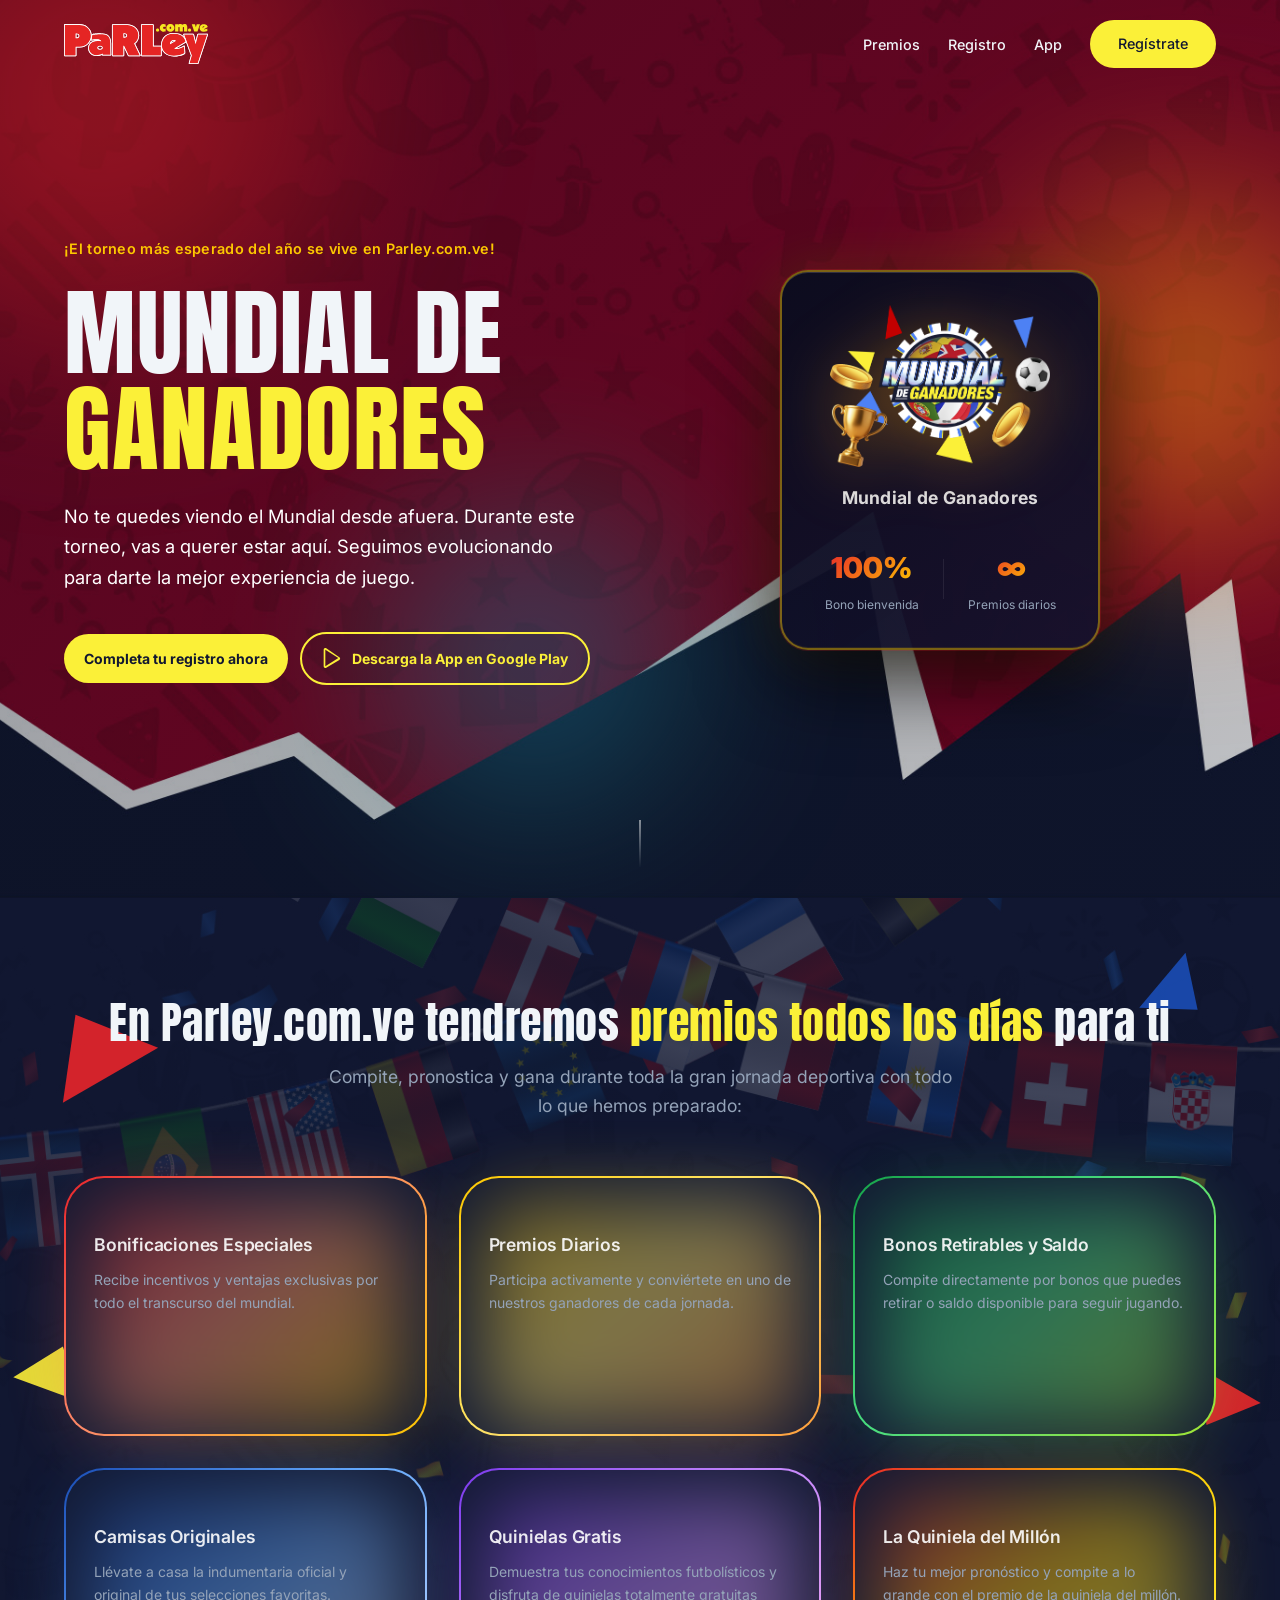
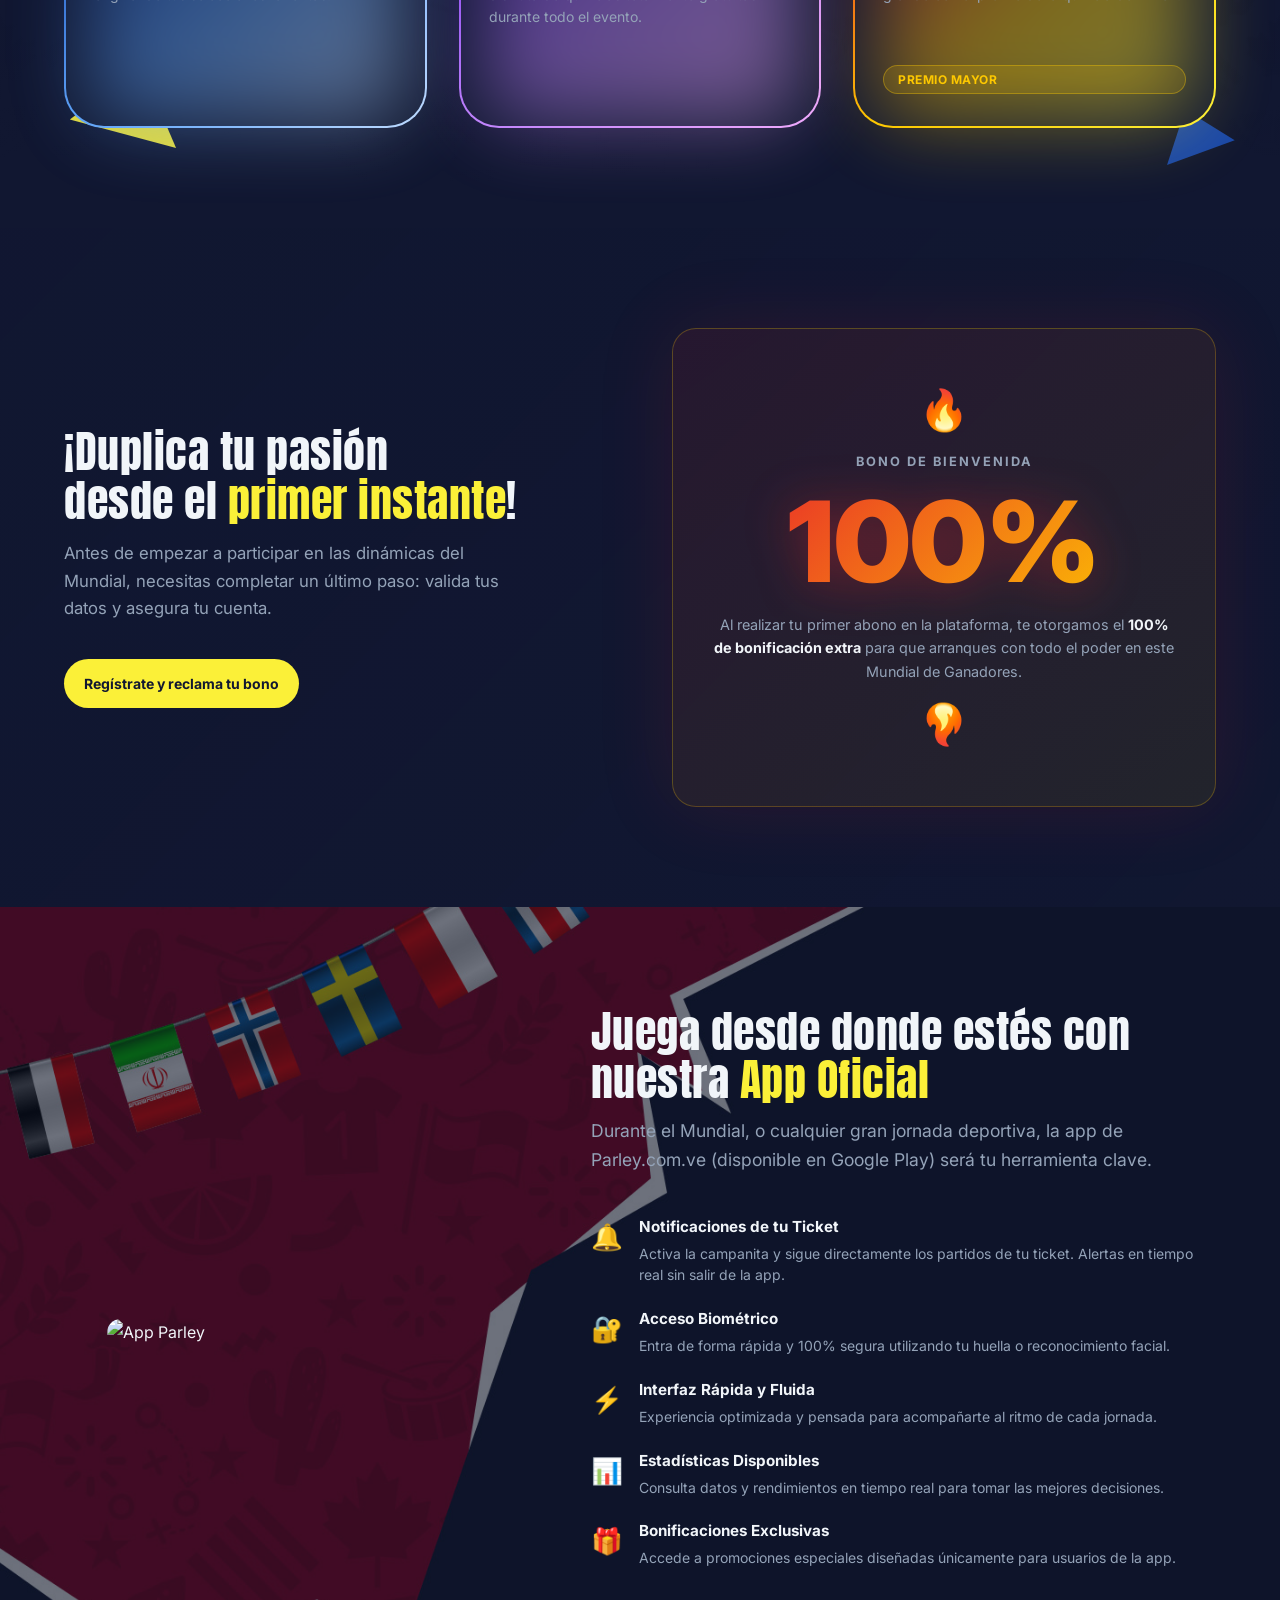
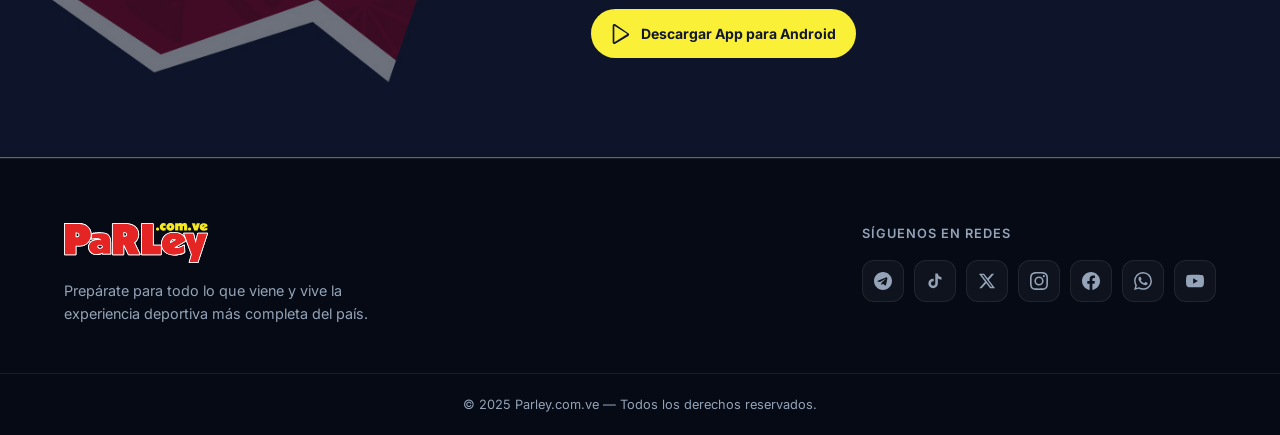
==== screens/home/index.html @ 96389f04 "Publicación inicial del proyecto Mundial de Ganadores Landing page completa con hero, sección de ben" ====
<!DOCTYPE html>
<html lang="es">

<head>
    <meta charset="UTF-8">
    <meta name="viewport" content="width=device-width, initial-scale=1.0">
    <meta name="description"
        content="El torneo más esperado del año se vive en Parley.com.ve. Premios todos los días, bono de bienvenida del 100% y más.">
    <title>Mundial de Ganadores | Parley.com.ve</title>
    <link rel="preconnect" href="https://fonts.googleapis.com">
    <link rel="preconnect" href="https://fonts.gstatic.com" crossorigin>
    <link href="https://fonts.googleapis.com/css2?family=Anton&family=Inter:wght@300;400;600;700;800;900&display=swap"
        rel="stylesheet">
    <link rel="stylesheet" href="./index.css">
</head>

<body>

    <!-- ========== NAV ========== -->
    <header class="header" id="header">
        <nav class="nav container">
            <a href="#hero" class="logo">
                <img src="../../assets/logo/logo parley.svg" alt="Parley.com.ve" class="logo-img">
            </a>
            <ul class="nav-links">
                <li><a href="#beneficios">Premios</a></li>
                <li><a href="#registro">Registro</a></li>
                <li><a href="#app">App</a></li>
                <li><a href="#registro" class="btn btn-primary">Regístrate</a></li>
            </ul>
        </nav>
    </header>

    <!-- ========== HERO ========== -->
    <section class="hero" id="hero">
        <div class="hero-bg-blobs">
            <div class="blob blob-1"></div>
            <div class="blob blob-2"></div>
            <div class="blob blob-3"></div>
        </div>
        <div class="container hero-inner">
            <div class="hero-content">
                <p class="kicker">¡El torneo más esperado del año se vive en Parley.com.ve!</p>
                <h1 class="hero-title">MUNDIAL DE<br><span class="text-gradient">GANADORES</span></h1>
                <p class="hero-subtitle">No te quedes viendo el Mundial desde afuera. Durante este torneo, vas a querer
                    estar aquí. Seguimos evolucionando para darte la mejor experiencia de juego.</p>
                <div class="hero-cta">
                    <a href="#registro" class="btn btn-primary btn-large">Completa tu registro ahora</a>
                    <a href="#app" class="btn btn-secondary-cta btn-large">
                        <svg width="20" height="20" viewBox="0 0 24 24" fill="currentColor">
                            <path
                                d="M3.18 23.76c.28.16.6.24.93.24.35 0 .7-.1 1.01-.29L20.8 14.4c.6-.35.97-.98.97-1.67 0-.7-.37-1.32-.97-1.67L5.12.29C4.48-.09 3.67-.1 3.02.27 2.38.63 2 1.31 2 2.06v19.88c0 .76.38 1.44 1.02 1.82h.16zM4 2.06L19.63 12 4 21.94V2.06z" />
                        </svg>
                        Descarga la App en Google Play
                    </a>
                </div>
            </div>
            <div class="hero-visual">
                <div class="fw-canvas" id="fw-canvas"></div>
                <div class="trophy-card">
                    <div class="trophy-inner">
                        <img src="../../assets/logo/logo mundial de ganadores y elementos.png"
                            alt="Mundial de Ganadores" class="trophy-logo">
                        <p class="trophy-label">Mundial de Ganadores</p>
                        <div class="trophy-stats">
                            <div class="stat">
                                <span class="stat-num">100%</span>
                                <span class="stat-text">Bono bienvenida</span>
                            </div>
                            <div class="stat-divider"></div>
                            <div class="stat">
                                <span class="stat-num">∞</span>
                                <span class="stat-text">Premios diarios</span>
                            </div>
                        </div>
                    </div>
                </div>
            </div>
        </div>
        <div class="scroll-indicator">
            <span></span>
        </div>
    </section>

    <!-- ========== PREMIOS Y BENEFICIOS ========== -->
    <section class="benefits" id="beneficios">
        <!-- Decorative triangles -->
        <span class="tri tri--red-lg tri--top-left"></span>
        <span class="tri tri--blue tri--top-right"></span>
        <span class="tri tri--yellow tri--mid-left"></span>
        <span class="tri tri--red tri--mid-right"></span>
        <span class="tri tri--yellow-lg tri--bottom-left"></span>
        <span class="tri tri--blue tri--bottom-right"></span>
        <div class="container">
            <div class="section-header">
                <h2 class="section-title">En Parley.com.ve tendremos <span class="text-gradient">premios todos los
                        días</span> para ti</h2>
                <p class="section-subtitle">Compite, pronostica y gana durante toda la gran jornada deportiva con todo
                    lo que hemos preparado:</p>
            </div>
            <div class="benefits-grid">
                <div class="benefit-card"
                    style="--card-gradient: linear-gradient(137deg, #e8252b 0%, #ff8c69 45%, #fdc800 100%)">
                    <div class="benefit-icon"><i data-lucide="sparkles"></i></div>
                    <h3>Bonificaciones Especiales</h3>
                    <p>Recibe incentivos y ventajas exclusivas por todo el transcurso del mundial.</p>
                </div>
                <div class="benefit-card"
                    style="--card-gradient: linear-gradient(137deg, #fdc800 0%, #ffe566 45%, #ff9d3c 100%)">
                    <div class="benefit-icon"><i data-lucide="award"></i></div>
                    <h3>Premios Diarios</h3>
                    <p>Participa activamente y conviértete en uno de nuestros ganadores de cada jornada.</p>
                </div>
                <div class="benefit-card"
                    style="--card-gradient: linear-gradient(137deg, #16a34a 0%, #4ade80 45%, #a3e635 100%)">
                    <div class="benefit-icon"><i data-lucide="wallet"></i></div>
                    <h3>Bonos Retirables y Saldo</h3>
                    <p>Compite directamente por bonos que puedes retirar o saldo disponible para seguir jugando.</p>
                </div>
                <div class="benefit-card"
                    style="--card-gradient: linear-gradient(137deg, #1a4db5 0%, #60a5fa 45%, #bfdbfe 100%)">
                    <div class="benefit-icon"><i data-lucide="shirt"></i></div>
                    <h3>Camisas Originales</h3>
                    <p>Llévate a casa la indumentaria oficial y original de tus selecciones favoritas.</p>
                </div>
                <div class="benefit-card"
                    style="--card-gradient: linear-gradient(137deg, #7c3aed 0%, #c084fc 45%, #f0abfc 100%)">
                    <div class="benefit-icon"><i data-lucide="target"></i></div>
                    <h3>Quinielas Gratis</h3>
                    <p>Demuestra tus conocimientos futbolísticos y disfruta de quinielas totalmente gratuitas durante
                        todo el evento.</p>
                </div>
                <div class="benefit-card"
                    style="--card-gradient: linear-gradient(137deg, #e8252b 0%, #fdc800 45%, #fbf038 100%)">
                    <div class="benefit-icon"><i data-lucide="crown"></i></div>
                    <h3>La Quiniela del Millón</h3>
                    <p>Haz tu mejor pronóstico y compite a lo grande con el premio de la quiniela del millón.</p>
                    <span class="badge">Premio mayor</span>
                </div>
            </div>
        </div>
    </section>

    <!-- ========== REGISTRO Y BONO ========== -->
    <section class="registro" id="registro">
        <video class="registro-video-bg" autoplay muted loop playsinline>
            <source src="../../assets/backgrounds/video seccion bono de bienvenida.mp4" type="video/mp4">
        </video>
        <div class="container">
            <div class="registro-grid">
                <div class="registro-content">
                    <h2 class="section-title">¡Duplica tu pasión<br>desde el <span class="text-gradient">primer
                            instante</span>!</h2>
                    <p class="registro-desc">Antes de empezar a participar en las dinámicas del Mundial, necesitas
                        completar un último paso: valida tus datos y asegura tu cuenta.</p>
                    <a href="#" class="btn btn-primary btn-large">Regístrate y reclama tu bono</a>
                </div>
                <div class="bono-card">
                    <div class="bono-fire">🔥</div>
                    <p class="bono-label">BONO DE BIENVENIDA</p>
                    <p class="bono-amount">100%</p>
                    <p class="bono-desc">Al realizar tu primer abono en la plataforma, te otorgamos el <strong>100% de
                            bonificación extra</strong> para que arranques con todo el poder en este Mundial de
                        Ganadores.</p>
                    <div class="bono-fire bono-fire--bottom">🔥</div>
                </div>
            </div>
        </div>
    </section>

    <!-- ========== APP ========== -->
    <section class="app-section" id="app">
        <div class="container">
            <div class="app-grid">
                <div class="app-mockup">
                    <img src="../../assets/elements/para-gif-pagina-web.gif" alt="App Parley" class="app-gif">
                </div>
                <div class="app-content">
                    <h2 class="section-title">Juega desde donde estés con nuestra <span class="text-gradient">App
                            Oficial</span></h2>
                    <p class="section-subtitle">Durante el Mundial, o cualquier gran jornada deportiva, la app de
                        Parley.com.ve (disponible en Google Play) será tu herramienta clave.</p>
                    <ul class="app-features">
                        <li class="app-feature">
                            <span class="feature-icon">🔔</span>
                            <div>
                                <strong>Notificaciones de tu Ticket</strong>
                                <p>Activa la campanita y sigue directamente los partidos de tu ticket. Alertas en tiempo
                                    real sin salir de la app.</p>
                            </div>
                        </li>
                        <li class="app-feature">
                            <span class="feature-icon">🔐</span>
                            <div>
                                <strong>Acceso Biométrico</strong>
                                <p>Entra de forma rápida y 100% segura utilizando tu huella o reconocimiento facial.</p>
                            </div>
                        </li>
                        <li class="app-feature">
                            <span class="feature-icon">⚡</span>
                            <div>
                                <strong>Interfaz Rápida y Fluida</strong>
                                <p>Experiencia optimizada y pensada para acompañarte al ritmo de cada jornada.</p>
                            </div>
                        </li>
                        <li class="app-feature">
                            <span class="feature-icon">📊</span>
                            <div>
                                <strong>Estadísticas Disponibles</strong>
                                <p>Consulta datos y rendimientos en tiempo real para tomar las mejores decisiones.</p>
                            </div>
                        </li>
                        <li class="app-feature">
                            <span class="feature-icon">🎁</span>
                            <div>
                                <strong>Bonificaciones Exclusivas</strong>
                                <p>Accede a promociones especiales diseñadas únicamente para usuarios de la app.</p>
                            </div>
                        </li>
                    </ul>
                    <a href="#" class="btn btn-primary btn-large">
                        <svg width="20" height="20" viewBox="0 0 24 24" fill="currentColor">
                            <path
                                d="M3.18 23.76c.28.16.6.24.93.24.35 0 .7-.1 1.01-.29L20.8 14.4c.6-.35.97-.98.97-1.67 0-.7-.37-1.32-.97-1.67L5.12.29C4.48-.09 3.67-.1 3.02.27 2.38.63 2 1.31 2 2.06v19.88c0 .76.38 1.44 1.02 1.82h.16zM4 2.06L19.63 12 4 21.94V2.06z" />
                        </svg>
                        Descargar App para Android
                    </a>
                </div>
            </div>
        </div>
    </section>

    <!-- ========== FOOTER ========== -->
    <footer class="footer">
        <div class="container footer-inner">
            <div class="footer-brand">
                <img src="../../assets/logo/logo parley.svg" alt="Parley.com.ve" class="footer-logo">
                <p>Prepárate para todo lo que viene y vive la experiencia deportiva más completa del país.</p>
            </div>
            <div class="footer-social">
                <p class="social-label">Síguenos en redes</p>
                <div class="social-links">
                    <a href="https://t.me/parleycomve" class="social-link" aria-label="Telegram">
                        <svg viewBox="0 0 24 24" fill="currentColor">
                            <path
                                d="M12 0C5.373 0 0 5.373 0 12s5.373 12 12 12 12-5.373 12-12S18.627 0 12 0zm5.894 8.221l-1.97 9.28c-.145.658-.537.818-1.084.508l-3-2.21-1.447 1.394c-.16.16-.295.295-.605.295l.213-3.053 5.56-5.023c.242-.213-.054-.333-.373-.12L7.88 13.47l-2.96-.924c-.643-.204-.657-.643.136-.953l11.57-4.461c.537-.194 1.006.131.828.95l.44.139z" />
                        </svg>
                    </a>
                    <a href="https://www.tiktok.com/@lapdevenezuela" class="social-link" aria-label="TikTok">
                        <svg viewBox="0 0 24 24" fill="currentColor">
                            <path
                                d="M19.59 6.69a4.83 4.83 0 01-3.77-4.25V2h-3.45v13.67a2.89 2.89 0 01-2.88 2.5 2.89 2.89 0 01-2.89-2.89 2.89 2.89 0 012.89-2.89c.28 0 .54.04.79.1V9.01a6.28 6.28 0 00-.79-.05 6.34 6.34 0 00-6.34 6.34 6.34 6.34 0 006.34 6.34 6.34 6.34 0 006.33-6.34V8.69a8.18 8.18 0 004.79 1.53V6.78a4.85 4.85 0 01-1.02-.09z" />
                        </svg>
                    </a>
                    <a href="https://x.com/parleyenlinea" class="social-link" aria-label="X / Twitter">
                        <svg viewBox="0 0 24 24" fill="currentColor">
                            <path
                                d="M18.244 2.25h3.308l-7.227 8.26 8.502 11.24H16.17l-5.214-6.817L4.99 21.75H1.68l7.73-8.835L1.254 2.25H8.08l4.713 6.231zm-1.161 17.52h1.833L7.084 4.126H5.117z" />
                        </svg>
                    </a>
                    <a href="https://www.instagram.com/parleydevenezuela/" class="social-link" aria-label="Instagram">
                        <svg viewBox="0 0 24 24" fill="currentColor">
                            <path
                                d="M12 2.163c3.204 0 3.584.012 4.85.07 3.252.148 4.771 1.691 4.919 4.919.058 1.265.069 1.645.069 4.849 0 3.205-.012 3.584-.069 4.849-.149 3.225-1.664 4.771-4.919 4.919-1.266.058-1.644.07-4.85.07-3.204 0-3.584-.012-4.849-.07-3.26-.149-4.771-1.699-4.919-4.92-.058-1.265-.07-1.644-.07-4.849 0-3.204.013-3.583.07-4.849.149-3.227 1.664-4.771 4.919-4.919 1.266-.057 1.645-.069 4.849-.069zm0-2.163c-3.259 0-3.667.014-4.947.072-4.358.2-6.78 2.618-6.98 6.98-.059 1.281-.073 1.689-.073 4.948 0 3.259.014 3.668.072 4.948.2 4.358 2.618 6.78 6.98 6.98 1.281.058 1.689.072 4.948.072 3.259 0 3.668-.014 4.948-.072 4.354-.2 6.782-2.618 6.979-6.98.059-1.28.073-1.689.073-4.948 0-3.259-.014-3.667-.072-4.947-.196-4.354-2.617-6.78-6.979-6.98-1.281-.059-1.69-.073-4.949-.073zm0 5.838a6.162 6.162 0 100 12.324 6.162 6.162 0 000-12.324zM12 16a4 4 0 110-8 4 4 0 010 8zm6.406-11.845a1.44 1.44 0 100 2.881 1.44 1.44 0 000-2.881z" />
                        </svg>
                    </a>
                    <a href="https://www.facebook.com/profile.php?id=61573691831035" class="social-link"
                        aria-label="Facebook">
                        <svg viewBox="0 0 24 24" fill="currentColor">
                            <path
                                d="M24 12.073c0-6.627-5.373-12-12-12s-12 5.373-12 12c0 5.99 4.388 10.954 10.125 11.854v-8.385H7.078v-3.47h3.047V9.43c0-3.007 1.792-4.669 4.533-4.669 1.312 0 2.686.235 2.686.235v2.953H15.83c-1.491 0-1.956.925-1.956 1.874v2.25h3.328l-.532 3.47h-2.796v8.385C19.612 23.027 24 18.062 24 12.073z" />
                        </svg>
                    </a>
                    <a href="https://wa.link/fh23s0" class="social-link" aria-label="WhatsApp">
                        <svg viewBox="0 0 24 24" fill="currentColor">
                            <path
                                d="M17.472 14.382c-.297-.149-1.758-.867-2.03-.967-.273-.099-.471-.148-.67.15-.197.297-.767.966-.94 1.164-.173.199-.347.223-.644.075-.297-.15-1.255-.463-2.39-1.475-.883-.788-1.48-1.761-1.653-2.059-.173-.297-.018-.458.13-.606.134-.133.298-.347.446-.52.149-.174.198-.298.298-.497.099-.198.05-.371-.025-.52-.075-.149-.669-1.612-.916-2.207-.242-.579-.487-.5-.669-.51-.173-.008-.371-.01-.57-.01-.198 0-.52.074-.792.372-.272.297-1.04 1.016-1.04 2.479 0 1.462 1.065 2.875 1.213 3.074.149.198 2.096 3.2 5.077 4.487.709.306 1.262.489 1.694.625.712.227 1.36.195 1.871.118.571-.085 1.758-.719 2.006-1.413.248-.694.248-1.289.173-1.413-.074-.124-.272-.198-.57-.347m-5.421 7.403h-.004a9.87 9.87 0 01-5.031-1.378l-.361-.214-3.741.982.998-3.648-.235-.374a9.86 9.86 0 01-1.51-5.26c.001-5.45 4.436-9.884 9.888-9.884 2.64 0 5.122 1.03 6.988 2.898a9.825 9.825 0 012.893 6.994c-.003 5.45-4.437 9.884-9.885 9.884m8.413-18.297A11.815 11.815 0 0012.05 0C5.495 0 .16 5.335.157 11.892c0 2.096.547 4.142 1.588 5.945L.057 24l6.305-1.654a11.882 11.882 0 005.683 1.448h.005c6.554 0 11.89-5.335 11.893-11.893a11.821 11.821 0 00-3.48-8.413z" />
                        </svg>
                    </a>
                    <a href="https://www.youtube.com/@parleycomve" class="social-link" aria-label="YouTube">
                        <svg viewBox="0 0 24 24" fill="currentColor">
                            <path
                                d="M23.498 6.186a3.016 3.016 0 00-2.122-2.136C19.505 3.545 12 3.545 12 3.545s-7.505 0-9.377.505A3.017 3.017 0 00.502 6.186C0 8.07 0 12 0 12s0 3.93.502 5.814a3.016 3.016 0 002.122 2.136c1.871.505 9.376.505 9.376.505s7.505 0 9.377-.505a3.015 3.015 0 002.122-2.136C24 15.93 24 12 24 12s0-3.93-.502-5.814zM9.545 15.568V8.432L15.818 12l-6.273 3.568z" />
                        </svg>
                    </a>
                </div>
            </div>
        </div>
        <div class="footer-bottom">
            <p>&copy; 2025 Parley.com.ve — Todos los derechos reservados.</p>
        </div>
    </footer>

    <script src="https://unpkg.com/lucide@latest/dist/umd/lucide.min.js"></script>
    <script src="https://cdn.jsdelivr.net/npm/fireworks-js@2.x/dist/index.umd.js"></script>
    <script src="./index.js"></script>
</body>

</html>
---- screens/home/index.css ----
/* ============================================================
   VARIABLES & RESET
   ============================================================ */
:root {
    --bg: #111731;
    --bg-2: #0d1326;
    --text: #f1f5f9;
    --text-muted: #94a3b8;

    /* Logo palette */
    --red: #e8252b;
    --red-hover: #c91e23;
    --red-glow: rgba(232, 37, 43, 0.35);
    --gold: #fdc800;
    --gold-glow: rgba(253, 200, 0, 0.35);
    --blue-globe: #1a4db5;
    --green-globe: #16a34a;

    /* CTA */
    --cta: #fbf038;
    --cta-hover: #f5e800;
    --cta-glow: rgba(251, 240, 56, 0.35);
    --cta-text: #111731;

    /* Aliases usados en componentes */
    --primary: var(--red);
    --primary-hover: var(--red-hover);
    --primary-glow: var(--red-glow);
    --accent: var(--gold);
    --accent-glow: var(--gold-glow);

    --glass-bg: rgba(255, 255, 255, 0.04);
    --glass-border: rgba(255, 255, 255, 0.08);
    --font: 'Inter', sans-serif;
    --font-display: 'Anton', sans-serif;
    --radius: 16px;
    --radius-sm: 10px;
}

*,
*::before,
*::after {
    margin: 0;
    padding: 0;
    box-sizing: border-box;
}

html {
    scroll-behavior: smooth;
}

body {
    font-family: var(--font);
    background-color: var(--bg);
    color: var(--text);
    overflow-x: hidden;
    line-height: 1.65;
}

img {
    max-width: 100%;
    display: block;
}

a {
    text-decoration: none;
}

.container {
    max-width: 1200px;
    margin: 0 auto;
    padding: 0 24px;
}

/* ============================================================
   TYPOGRAPHY HELPERS
   ============================================================ */
.text-gradient {
    background: none;
    -webkit-background-clip: unset;
    background-clip: unset;
    -webkit-text-fill-color: var(--cta);
    color: var(--cta);
}

.text-sport {
    color: var(--red);
    -webkit-text-stroke: 5px #111111;
    paint-order: stroke fill;
    text-shadow:
        5px 5px 0 #000,
        -1px -1px 0 #000,
        0 8px 0 var(--gold),
        0 10px 16px rgba(0, 0, 0, 0.5);
    display: inline-block;
}

.section-title {
    font-family: var(--font-display);
    font-size: clamp(1.8rem, 4vw, 2.75rem);
    font-weight: 400;
    line-height: 1.1;
    letter-spacing: 0.5px;
    margin-bottom: 16px;
}

.section-subtitle {
    font-size: 1.1rem;
    color: var(--text-muted);
    max-width: 640px;
}

.section-header {
    text-align: center;
    margin-bottom: 56px;
}

.section-header .section-subtitle {
    margin: 0 auto;
}

/* ============================================================
   HEADER / NAV
   ============================================================ */
.header {
    position: fixed;
    top: 0;
    left: 0;
    right: 0;
    z-index: 200;
    padding: 20px 0;
    transition: background 0.3s ease, backdrop-filter 0.3s ease, padding 0.3s ease;
}

.header.scrolled {
    background: rgba(17, 23, 49, 0.85);
    backdrop-filter: blur(16px);
    padding: 14px 0;
    border-bottom: 1px solid var(--glass-border);
}

.nav {
    display: flex;
    justify-content: space-between;
    align-items: center;
}

.logo {
    text-decoration: none;
    display: flex;
    align-items: center;
}

.logo-img {
    height: 40px;
    width: auto;
}

.nav-links {
    display: flex;
    list-style: none;
    gap: 28px;
    align-items: center;
}

.nav-links a {
    color: var(--text);
    text-decoration: none;
    font-weight: 500;
    font-size: 0.9rem;
    transition: color 0.25s ease;
}

.nav-links a:hover {
    color: var(--gold);
}

.nav-links .btn-primary {
    color: var(--cta-text);
}

.nav-links .btn-primary:hover {
    color: var(--cta-text);
}

/* ============================================================
   BUTTONS
   ============================================================ */
.btn {
    display: inline-flex;
    align-items: center;
    gap: 10px;
    padding: 12px 28px;
    border-radius: 99px;
    font-family: var(--font);
    font-weight: 700;
    font-size: 0.95rem;
    cursor: pointer;
    border: none;
    transition: transform 0.25s ease, box-shadow 0.25s ease, background 0.25s ease;
    white-space: nowrap;
}

.btn-large {
    padding: 13px 20px;
    font-size: 0.875rem;
    white-space: nowrap;
}

.btn-primary {
    background: var(--cta);
    color: var(--cta-text);
}

.btn-primary:hover {
    background: var(--cta-hover);
    transform: translateY(-3px);
    box-shadow: 0 12px 32px var(--cta-glow);
}

.btn-outline {
    background: transparent;
    color: var(--text);
    border: 1.5px solid var(--glass-border);
    backdrop-filter: blur(8px);
}

.btn-outline:hover {
    background: var(--glass-bg);
    border-color: rgba(255, 255, 255, 0.2);
    transform: translateY(-3px);
}

.btn-secondary-cta {
    background: transparent;
    color: var(--cta);
    border: 2px solid var(--cta);
}

.btn-secondary-cta:hover {
    background: rgba(251, 240, 56, 0.1);
    transform: translateY(-3px);
    box-shadow: 0 12px 32px var(--cta-glow);
}

/* ============================================================
   BLOBS
   ============================================================ */
.blob {
    position: absolute;
    border-radius: 50%;
    filter: blur(90px);
    z-index: 0;
    opacity: 0.5;
    animation: floatBlob 12s infinite ease-in-out alternate;
    pointer-events: none;
}

.blob-1 {
    width: 500px;
    height: 500px;
    background: radial-gradient(circle, var(--red), #7b0e11);
    top: -150px;
    left: -150px;
}

.blob-2 {
    width: 380px;
    height: 380px;
    background: radial-gradient(circle, var(--gold), var(--red));
    top: 20%;
    right: -100px;
    animation-duration: 15s;
    animation-delay: 3s;
}

.blob-3 {
    width: 300px;
    height: 300px;
    background: radial-gradient(circle, var(--blue-globe), var(--green-globe));
    bottom: 10%;
    left: 30%;
    animation-duration: 18s;
    animation-delay: 6s;
}

@keyframes floatBlob {
    0% {
        transform: translateY(0) scale(1);
    }

    100% {
        transform: translateY(-40px) scale(1.08);
    }
}

/* ============================================================
   HERO
   ============================================================ */
.hero {
    position: relative;
    min-height: 100vh;
    display: flex;
    align-items: center;
    padding: 80px 0 60px;
    overflow: visible;
    margin-bottom: -2px;
    background: url('../../assets/backgrounds/para hero fondo 2.jpg') center center / cover no-repeat;
}

.hero::before {
    content: '';
    position: absolute;
    inset: 0;
    background: linear-gradient(135deg, rgba(8, 14, 26, 0.45) 0%, rgba(8, 14, 26, 0.25) 100%);
    z-index: 0;
}

.hero-bg-blobs {
    position: absolute;
    inset: 0;
    z-index: 0;
    overflow: hidden;
}

.hero-inner {
    position: relative;
    z-index: 1;
    display: flex;
    align-items: center;
    justify-content: space-between;
    gap: 48px;
    width: 100%;
}

.hero-content {
    flex: 1;
    max-width: 620px;
    animation: slideUp 0.9s cubic-bezier(0.16, 1, 0.3, 1) both;
}

.kicker {
    display: inline-block;
    font-size: 0.9rem;
    font-weight: 600;
    letter-spacing: 0.3px;
    color: var(--gold);
    background: none;
    border: none;
    padding: 0;
    margin-bottom: 24px;
}

.hero-title {
    font-family: var(--font-display);
    font-size: clamp(3rem, 8vw, 6rem);
    font-weight: 400;
    line-height: 1.0;
    letter-spacing: 1px;
    margin-bottom: 24px;
}

.hero-subtitle {
    font-size: 1.15rem;
    color: #ffffff;
    margin-bottom: 40px;
    max-width: 520px;
}

.hero-cta {
    display: flex;
    flex-direction: row;
    flex-wrap: nowrap;
    gap: 12px;
    align-items: center;
}

.hero-visual {
    flex: 1;
    display: flex;
    justify-content: center;
    align-items: center;
    animation: fadeIn 1.2s ease both;
    animation-delay: 0.3s;
    position: relative;
}

/* Fireworks canvas */
.fw-canvas {
    position: absolute;
    inset: -200px;
    z-index: 0;
    pointer-events: none;
    overflow: visible;
}

.trophy-card {
    position: relative;
    z-index: 1;
    width: 320px;
    height: 380px;
    background: linear-gradient(145deg, rgba(10, 12, 30, 0.97), rgba(20, 18, 45, 0.95));
    backdrop-filter: blur(32px);
    border: 2px solid rgba(253, 200, 0, 0.45);
    border-radius: 28px;
    display: flex;
    align-items: center;
    justify-content: center;
    box-shadow:
        0 0 0 1px rgba(232, 37, 43, 0.2),
        0 32px 80px rgba(0, 0, 0, 0.7),
        0 0 60px rgba(253, 200, 0, 0.15),
        inset 0 1px 0 rgba(255, 255, 255, 0.15),
        inset 0 -1px 0 rgba(253, 200, 0, 0.1);
    transition: transform 0.5s ease, box-shadow 0.5s ease;
}

.trophy-card:hover {
    transform: translateY(-12px) rotate(1deg);
    box-shadow:
        0 0 0 1px rgba(232, 37, 43, 0.3),
        0 40px 100px rgba(0, 0, 0, 0.8),
        0 0 80px rgba(253, 200, 0, 0.25),
        inset 0 1px 0 rgba(255, 255, 255, 0.2),
        inset 0 -1px 0 rgba(253, 200, 0, 0.15);
}

.trophy-inner {
    text-align: center;
    padding: 32px;
}

.trophy-logo {
    width: 100%;
    max-width: 220px;
    margin: 0 auto 16px;
    object-fit: contain;
    filter: drop-shadow(0 8px 32px rgba(245, 158, 11, 0.4));
}

.trophy-label {
    font-weight: 700;
    font-size: 1.1rem;
    margin-bottom: 32px;
    color: rgba(255, 255, 255, 0.85);
    letter-spacing: 0.3px;
}

.trophy-stats {
    display: flex;
    gap: 24px;
    align-items: center;
}

.stat {
    display: flex;
    flex-direction: column;
    align-items: center;
}

.stat-num {
    font-size: 1.8rem;
    font-weight: 900;
    background: linear-gradient(135deg, var(--red), var(--gold));
    -webkit-background-clip: text;
    -webkit-text-fill-color: transparent;
    background-clip: text;
}

.stat-text {
    font-size: 0.75rem;
    color: var(--text-muted);
    text-align: center;
    margin-top: 4px;
}

.stat-divider {
    width: 1px;
    height: 40px;
    background: var(--glass-border);
}

.scroll-indicator {
    position: absolute;
    bottom: 32px;
    left: 50%;
    transform: translateX(-50%);
    z-index: 1;
}

.scroll-indicator span {
    display: block;
    width: 2px;
    height: 48px;
    background: linear-gradient(to bottom, rgba(255, 255, 255, 0.5), transparent);
    margin: 0 auto;
    animation: scrollPulse 2s infinite;
}

@keyframes scrollPulse {

    0%,
    100% {
        opacity: 0.3;
        transform: scaleY(1);
    }

    50% {
        opacity: 1;
        transform: scaleY(1.2);
    }
}

/* ============================================================
   BENEFITS
   ============================================================ */
.benefits {
    padding: 100px 0;
    position: relative;
    background: url('../../assets/backgrounds/background para seccion de premios.jpg') center center / cover no-repeat;
}

.benefits::before {
    content: '';
    position: absolute;
    inset: 0;
    background: linear-gradient(135deg, rgba(17, 23, 49, 0.88) 0%, rgba(17, 23, 49, 0.75) 100%);
    z-index: 0;
}

.benefits .container {
    position: relative;
    z-index: 1;
}

.benefits-grid {
    display: grid;
    grid-template-columns: repeat(3, 1fr);
    gap: 32px;
}

/* ---- Decorative triangles ---- */
.tri {
    position: absolute;
    display: block;
    width: 0;
    height: 0;
    z-index: 0;
    pointer-events: none;
    opacity: 0.9;
}

/* Sizes */
.tri--red-lg,
.tri--yellow-lg {
    border-left: 55px solid transparent;
    border-right: 55px solid transparent;
}

.tri--red-lg {
    border-bottom: 70px solid var(--red);
}

.tri--yellow-lg {
    border-bottom: 70px solid var(--cta);
}

.tri--red,
.tri--yellow,
.tri--blue {
    border-left: 36px solid transparent;
    border-right: 36px solid transparent;
}

.tri--red {
    border-bottom: 46px solid var(--red);
}

.tri--yellow {
    border-bottom: 46px solid var(--cta);
}

.tri--blue {
    border-bottom: 46px solid var(--blue-globe);
}

/* Positions */
.tri--top-left {
    top: 12%;
    left: 3%;
    transform: rotate(-30deg);
}

.tri--top-right {
    top: 8%;
    right: 5%;
    transform: rotate(130deg);
}

.tri--mid-left {
    top: 48%;
    left: 1.5%;
    transform: rotate(20deg);
}

.tri--mid-right {
    top: 52%;
    right: 2%;
    transform: rotate(-150deg);
}

.tri--bottom-left {
    bottom: 10%;
    left: 6%;
    transform: rotate(15deg);
}

.tri--bottom-right {
    bottom: 8%;
    right: 4%;
    transform: rotate(-20deg);
}

.tri--inner-tl {
    top: 30%;
    left: 14%;
    transform: rotate(60deg);
}

.tri--inner-br {
    bottom: 20%;
    right: 14%;
    transform: rotate(-120deg);
}

/* ---- Glow + gradient-border card ---- */
.benefit-card {
    position: relative;
    border-radius: 40px;
    border: 2px solid transparent;
    background:
        linear-gradient(#131a33, #131a33) padding-box,
        var(--card-gradient) border-box;
    padding: 32px 28px;
    display: flex;
    flex-direction: column;
    justify-content: space-between;
    min-height: 260px;
    z-index: 1;
    transition: transform 0.35s ease;
}

/* Glow layer behind the card */
.benefit-card::before {
    content: '';
    position: absolute;
    inset: 0;
    border-radius: 40px;
    background: var(--card-gradient);
    filter: blur(45px);
    opacity: 0.45;
    z-index: -1;
    transform: translateY(10px) scale(0.88);
    transition: opacity 0.35s ease, transform 0.35s ease;
    pointer-events: none;
}

.benefit-card:hover {
    transform: translateY(-8px);
}

.benefit-card:hover::before {
    opacity: 0.65;
    transform: translateY(14px) scale(0.92);
}

.benefit-icon {
    display: flex;
    align-items: center;
    justify-content: flex-start;
    margin-bottom: 20px;
    color: rgba(255, 255, 255, 0.9);
}

.benefit-icon svg {
    width: 32px;
    height: 32px;
    stroke-width: 2.5;
}

.benefit-card h3 {
    font-size: 1.1rem;
    font-weight: 600;
    margin-bottom: 10px;
    color: rgba(255, 255, 255, 0.9);
    letter-spacing: -0.2px;
}

.benefit-card p {
    font-size: 0.875rem;
    color: var(--text-muted);
    line-height: 1.6;
    flex: 1;
}

.badge {
    display: inline-block;
    margin-top: 14px;
    padding: 4px 14px;
    border-radius: 99px;
    font-size: 0.75rem;
    font-weight: 700;
    text-transform: uppercase;
    letter-spacing: 0.5px;
    background: rgba(253, 200, 0, 0.15);
    color: var(--gold);
    border: 1px solid rgba(253, 200, 0, 0.35);
}

/* ============================================================
   REGISTRO
   ============================================================ */
.registro {
    padding: 100px 0;
    position: relative;
    overflow: hidden;
}

.registro-video-bg {
    position: absolute;
    inset: 0;
    width: 100%;
    height: 100%;
    object-fit: cover;
    z-index: 0;
    pointer-events: none;
}

.registro::before {
    content: '';
    position: absolute;
    inset: 0;
    background: linear-gradient(135deg, rgba(17, 23, 49, 0.92) 0%, rgba(17, 23, 49, 0.82) 100%);
    z-index: 1;
}

.registro .container {
    position: relative;
    z-index: 2;
}

.registro-grid {
    position: relative;
    display: grid;
    grid-template-columns: 1fr 1fr;
    gap: 64px;
    align-items: center;
}

.registro-desc {
    color: var(--text-muted);
    font-size: 1.05rem;
    margin-bottom: 36px;
    max-width: 460px;
}

.bono-card {
    background: linear-gradient(145deg, rgba(232, 37, 43, 0.1), rgba(253, 200, 0, 0.08));
    border: 1px solid rgba(253, 200, 0, 0.25);
    border-radius: 24px;
    padding: 48px 40px;
    text-align: center;
    position: relative;
    overflow: hidden;
    box-shadow: 0 0 80px rgba(232, 37, 43, 0.12);
}

.bono-fire {
    font-size: 2.5rem;
    display: block;
    margin-bottom: 8px;
}

.bono-fire--bottom {
    margin-bottom: 0;
    margin-top: 8px;
    transform: rotate(180deg);
    display: inline-block;
}

.bono-label {
    font-size: 0.8rem;
    font-weight: 700;
    letter-spacing: 2px;
    color: var(--text-muted);
    text-transform: uppercase;
    margin-bottom: 12px;
}

.bono-amount {
    font-size: 7rem;
    font-weight: 900;
    line-height: 1;
    background: linear-gradient(135deg, var(--red), var(--gold));
    -webkit-background-clip: text;
    -webkit-text-fill-color: transparent;
    background-clip: text;
    margin-bottom: 16px;
    filter: drop-shadow(0 4px 24px rgba(232, 37, 43, 0.4));
}

.bono-desc {
    font-size: 0.9rem;
    color: var(--text-muted);
    line-height: 1.65;
}

.bono-desc strong {
    color: var(--text);
}

/* ============================================================
   APP SECTION
   ============================================================ */
.app-section {
    padding: 100px 0;
    background: url('../../assets/backgrounds/background para seccion de app.jpg') center center / cover no-repeat;
    position: relative;
    overflow: hidden;
}

.app-section::before {
    content: '';
    position: absolute;
    inset: 0;
    background: rgba(13, 19, 38, 0.6);
}

.app-grid {
    position: relative;
    display: grid;
    grid-template-columns: 1fr 1.4fr;
    gap: 80px;
    align-items: center;
}

/* App section mockup / gif */
.app-mockup {
    display: flex;
    justify-content: center;
    align-items: center;
}

.app-gif {
    max-width: 100%;
    width: 360px;
    border-radius: 16px;
}

.phone-frame {
    width: 240px;
    background: #1e293b;
    border-radius: 40px;
    padding: 14px;
    border: 2px solid rgba(255, 255, 255, 0.1);
    box-shadow: 0 40px 100px rgba(0, 0, 0, 0.6), inset 0 1px 0 rgba(255, 255, 255, 0.1);
    animation: floatPhone 4s ease-in-out infinite alternate;
}

@keyframes floatPhone {
    0% {
        transform: translateY(0);
    }

    100% {
        transform: translateY(-16px);
    }
}

.phone-screen {
    background: var(--bg);
    border-radius: 30px;
    overflow: hidden;
    min-height: 420px;
    padding: 20px 16px;
}

.app-screen-inner {
    height: 100%;
}

.app-logo {
    width: 80px;
    margin-bottom: 20px;
}

.app-screen-content {
    display: flex;
    flex-direction: column;
    gap: 10px;
}

.app-bar {
    height: 8px;
    border-radius: 4px;
    background: var(--glass-bg);
    border: 1px solid var(--glass-border);
    width: 100%;
}

.app-bar--short {
    width: 65%;
}

.app-card-sm {
    height: 72px;
    border-radius: 12px;
    background: linear-gradient(135deg, rgba(26, 77, 181, 0.2), rgba(22, 164, 74, 0.1));
    border: 1px solid rgba(26, 77, 181, 0.25);
    margin-top: 4px;
}

.app-card-sm--alt {
    background: linear-gradient(135deg, rgba(232, 37, 43, 0.15), rgba(253, 200, 0, 0.08));
    border-color: rgba(253, 200, 0, 0.2);
}

/* App content */
.app-content .section-title {
    margin-bottom: 12px;
}

.app-content .section-subtitle {
    margin-bottom: 40px;
}

.app-features {
    list-style: none;
    display: flex;
    flex-direction: column;
    gap: 20px;
    margin-bottom: 40px;
}

.app-feature {
    display: flex;
    gap: 16px;
    align-items: flex-start;
}

.feature-icon {
    font-size: 1.6rem;
    flex-shrink: 0;
    margin-top: 2px;
}

.app-feature strong {
    display: block;
    font-size: 0.95rem;
    font-weight: 700;
    margin-bottom: 4px;
}

.app-feature p {
    font-size: 0.875rem;
    color: var(--text-muted);
    line-height: 1.55;
}

/* ============================================================
   FOOTER
   ============================================================ */
.footer {
    background: #050a14;
    border-top: 1px solid var(--glass-border);
    padding: 64px 0 0;
}

.footer-inner {
    display: flex;
    justify-content: space-between;
    align-items: flex-start;
    gap: 48px;
    flex-wrap: wrap;
    padding-bottom: 48px;
}

.footer-brand {
    max-width: 320px;
}

.footer-logo {
    height: 40px;
    width: auto;
    margin-bottom: 16px;
}

.footer-brand p {
    font-size: 0.9rem;
    color: var(--text-muted);
    line-height: 1.6;
}

.social-label {
    font-size: 0.8rem;
    font-weight: 600;
    letter-spacing: 1px;
    text-transform: uppercase;
    color: var(--text-muted);
    margin-bottom: 16px;
}

.social-links {
    display: flex;
    flex-wrap: wrap;
    gap: 10px;
}

.social-link {
    display: flex;
    align-items: center;
    justify-content: center;
    width: 42px;
    height: 42px;
    border-radius: 12px;
    background: var(--glass-bg);
    border: 1px solid var(--glass-border);
    color: var(--text-muted);
    transition: background 0.25s, color 0.25s, border-color 0.25s, transform 0.25s;
}

.social-link svg {
    width: 18px;
    height: 18px;
}

.social-link:hover {
    background: var(--red);
    border-color: var(--red);
    color: #fff;
    transform: translateY(-3px);
}

.footer-bottom {
    border-top: 1px solid var(--glass-border);
    padding: 20px 24px;
    text-align: center;
}

.footer-bottom p {
    font-size: 0.8rem;
    color: var(--text-muted);
}

/* ============================================================
   ANIMATIONS
   ============================================================ */
@keyframes slideUp {
    from {
        opacity: 0;
        transform: translateY(48px);
    }

    to {
        opacity: 1;
        transform: translateY(0);
    }
}

@keyframes fadeIn {
    from {
        opacity: 0;
    }

    to {
        opacity: 1;
    }
}

/* ============================================================
   REVEAL ON SCROLL
   ============================================================ */
.reveal {
    opacity: 0;
    transform: translateY(32px);
    transition: opacity 0.65s ease, transform 0.65s ease;
}

.reveal.visible {
    opacity: 1;
    transform: translateY(0);
}

/* ============================================================
   RESPONSIVE
   ============================================================ */
@media (max-width: 960px) {
    .benefits-grid {
        grid-template-columns: repeat(2, 1fr);
    }

    .registro-grid,
    .app-grid {
        grid-template-columns: 1fr;
        gap: 48px;
    }

    .app-mockup {
        order: -1;
    }
}

@media (max-width: 768px) {
    .hero-inner {
        flex-direction: column;
        text-align: center;
        padding-top: 60px;
    }

    .hero-cta {
        justify-content: center;
        flex-wrap: wrap;
    }

    .hero-subtitle {
        margin-left: auto;
        margin-right: auto;
    }

    .trophy-card {
        width: 280px;
        height: 320px;
    }

    .benefits-grid {
        grid-template-columns: 1fr;
    }

    .bono-amount {
        font-size: 5rem;
    }

    .footer-inner {
        flex-direction: column;
        align-items: center;
        text-align: center;
    }

    .footer-brand {
        max-width: 100%;
    }

    .footer-logo {
        margin: 0 auto 16px;
    }

    .social-links {
        justify-content: center;
    }
}
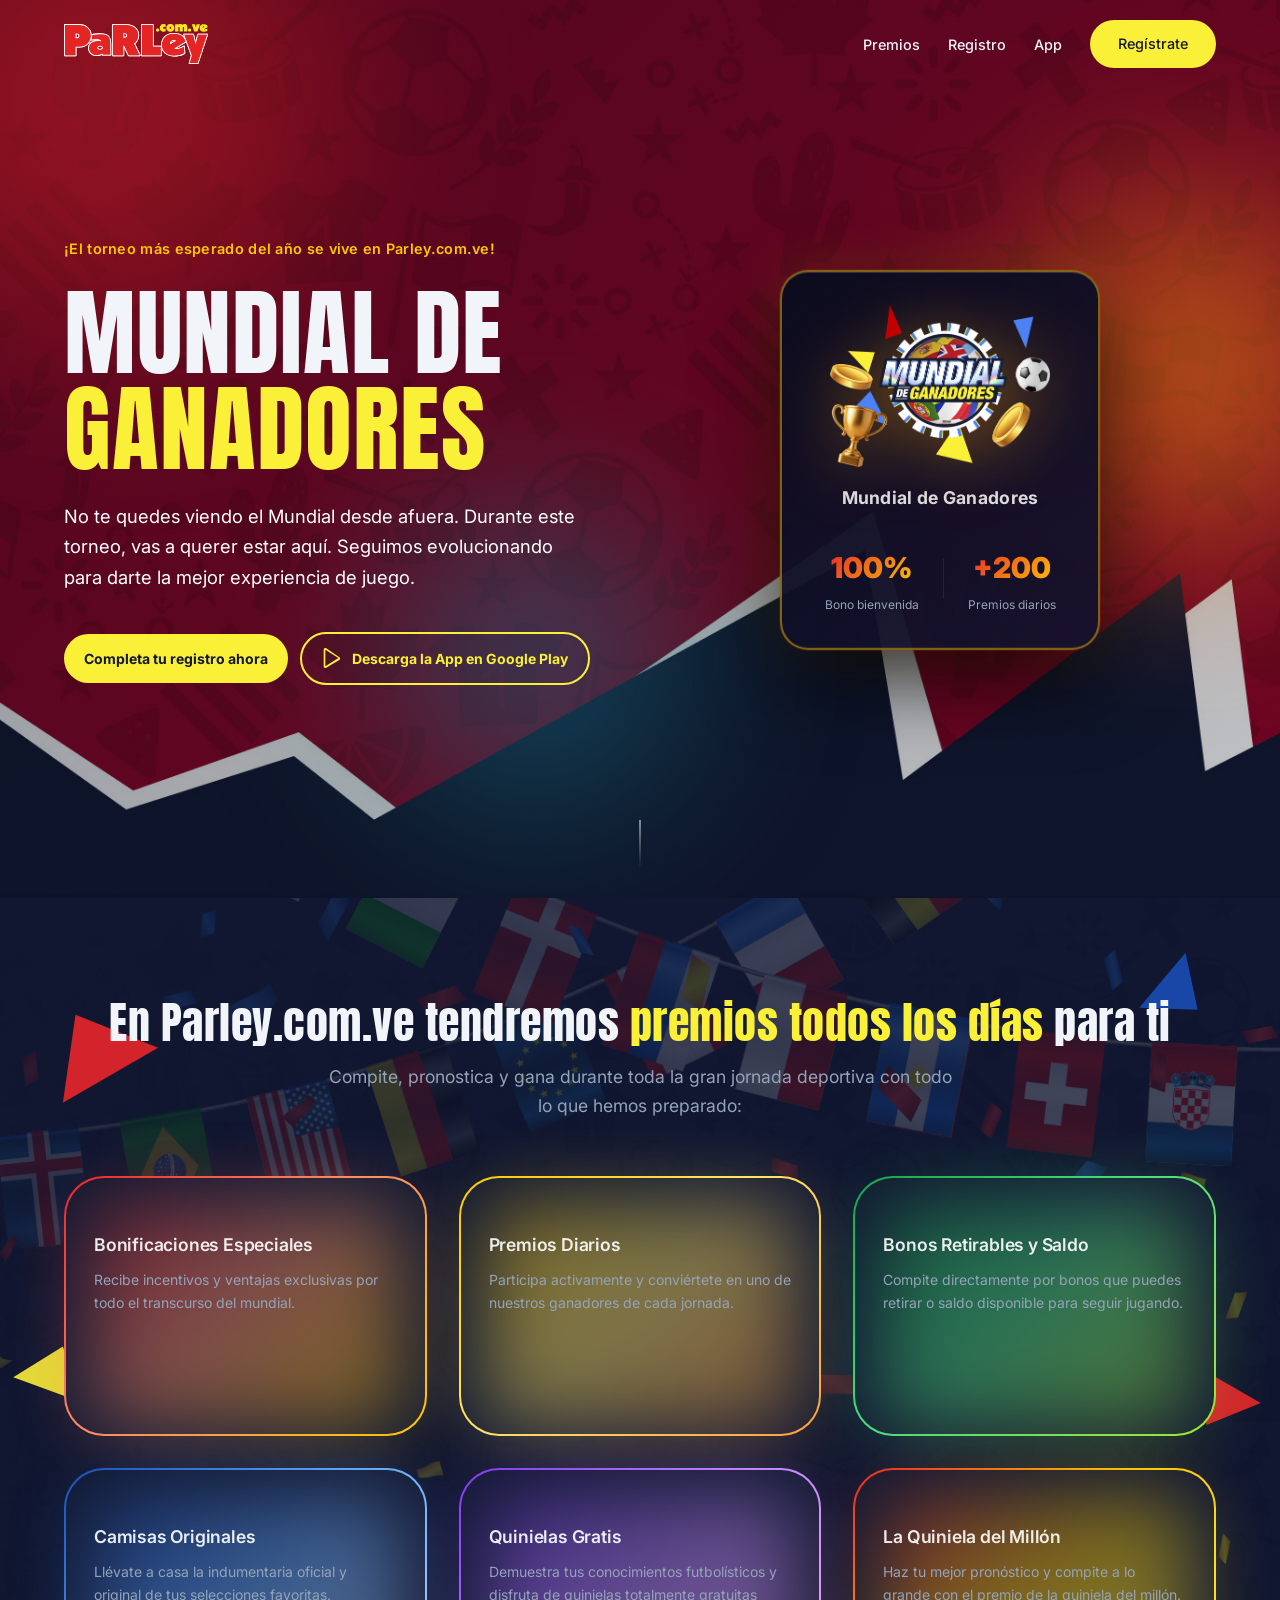
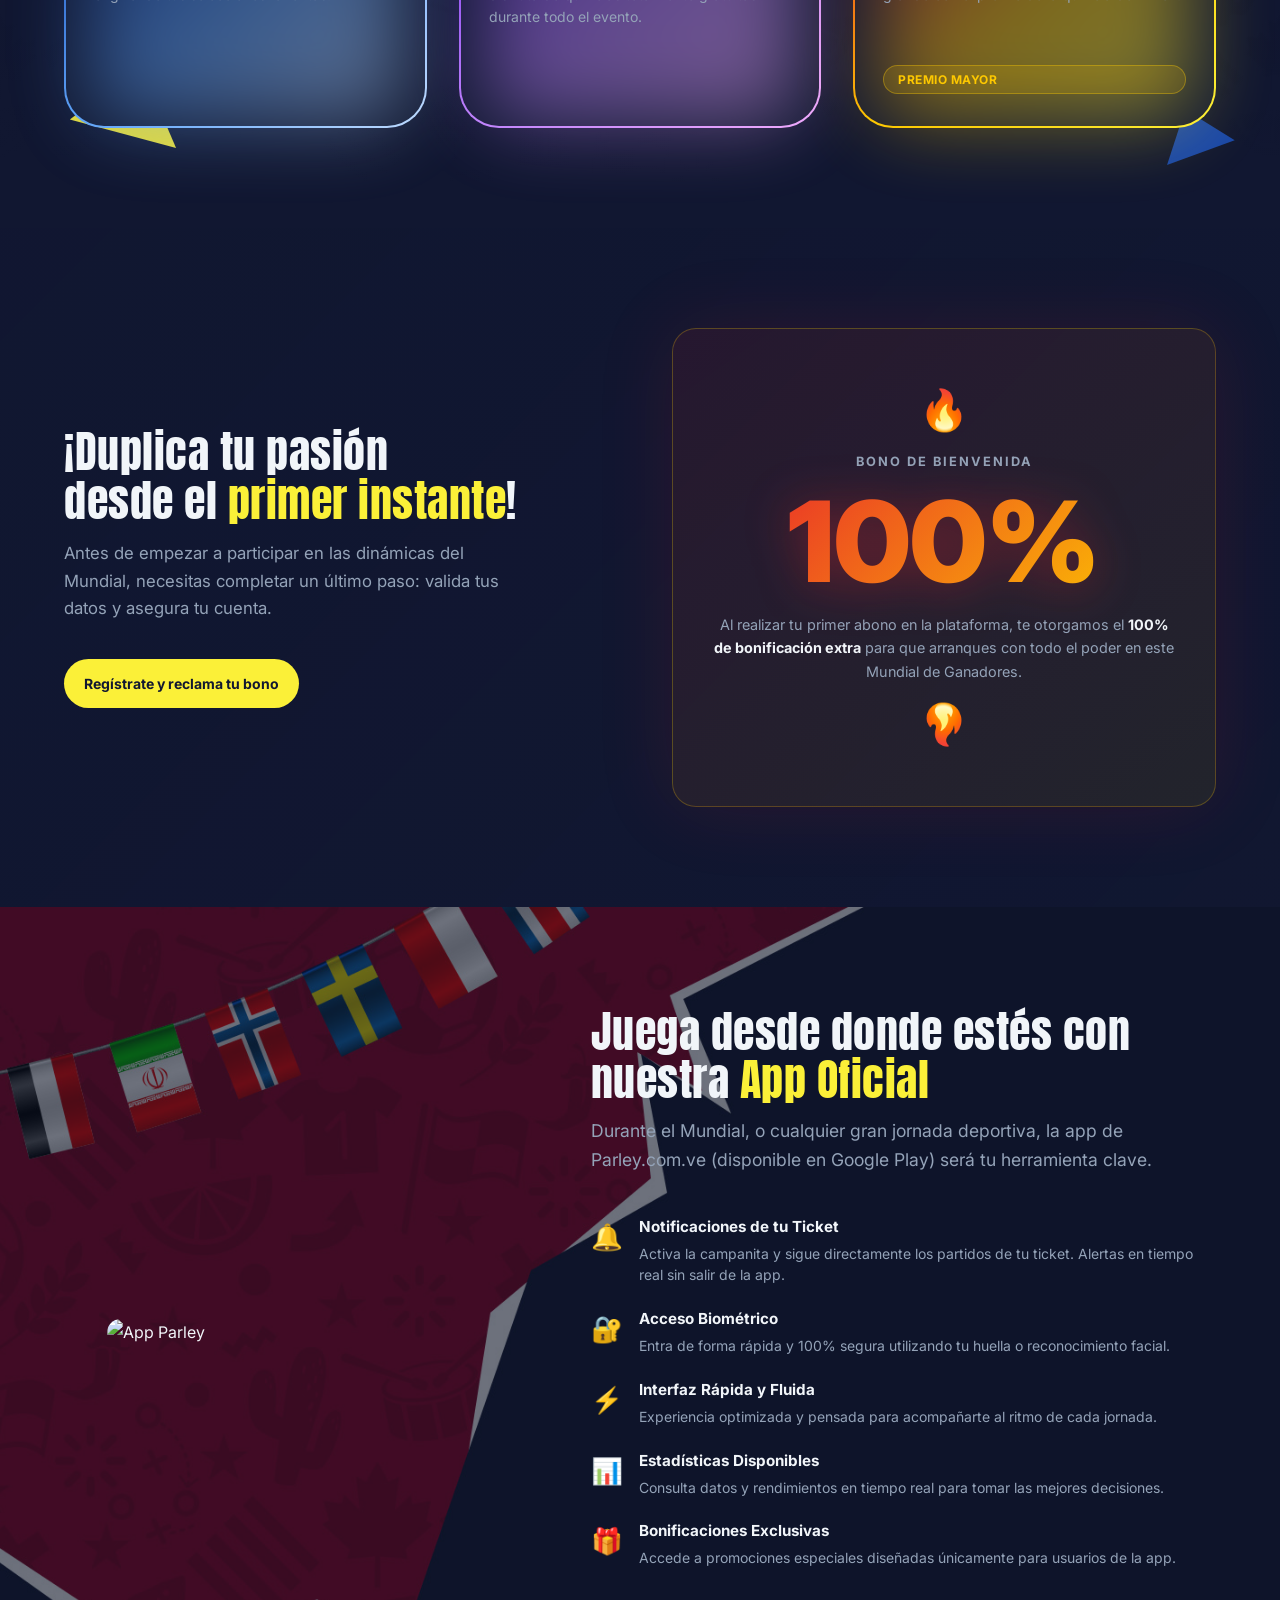
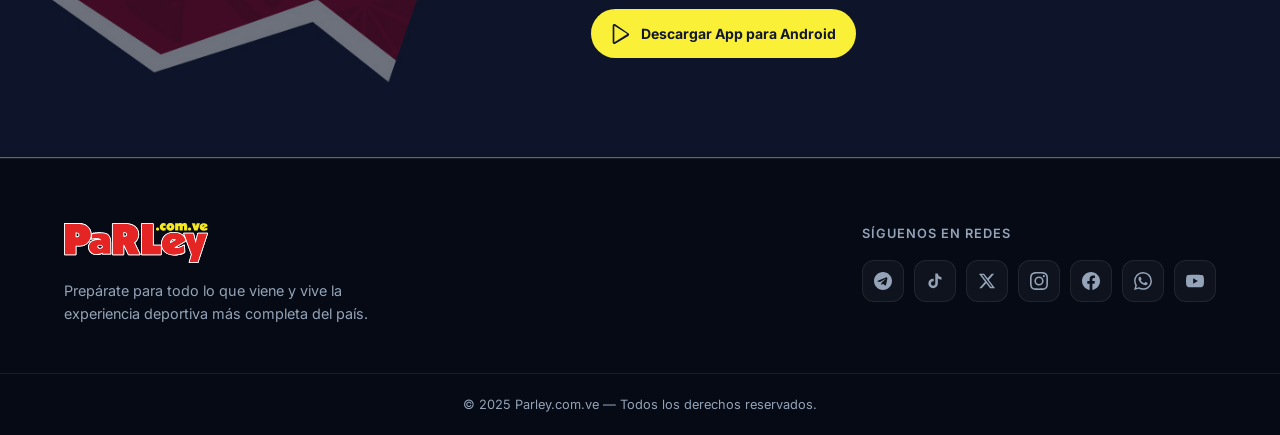
==== commit 47386c55: "feat: implement landing page for Mundial de Ganadores marketing campaign" ====
--- a/screens/home/index.html
+++ b/screens/home/index.html
@@ -26,7 +26,7 @@
                 <li><a href="#beneficios">Premios</a></li>
                 <li><a href="#registro">Registro</a></li>
                 <li><a href="#app">App</a></li>
-                <li><a href="#registro" class="btn btn-primary">Regístrate</a></li>
+                <li><a href="https://parley.la/registro" class="btn btn-primary">Regístrate</a></li>
             </ul>
         </nav>
     </header>
@@ -45,8 +45,10 @@
                 <p class="hero-subtitle">No te quedes viendo el Mundial desde afuera. Durante este torneo, vas a querer
                     estar aquí. Seguimos evolucionando para darte la mejor experiencia de juego.</p>
                 <div class="hero-cta">
-                    <a href="#registro" class="btn btn-primary btn-large">Completa tu registro ahora</a>
-                    <a href="#app" class="btn btn-secondary-cta btn-large">
+                    <a href="https://parley.la/registro" class="btn btn-primary btn-large">Completa tu registro
+                        ahora</a>
+                    <a href="https://play.google.com/store/apps/details?id=com.pcv.ve.parley&hl=es_419"
+                        class="btn btn-secondary-cta btn-large" target="_blank" rel="noopener">
                         <svg width="20" height="20" viewBox="0 0 24 24" fill="currentColor">
                             <path
                                 d="M3.18 23.76c.28.16.6.24.93.24.35 0 .7-.1 1.01-.29L20.8 14.4c.6-.35.97-.98.97-1.67 0-.7-.37-1.32-.97-1.67L5.12.29C4.48-.09 3.67-.1 3.02.27 2.38.63 2 1.31 2 2.06v19.88c0 .76.38 1.44 1.02 1.82h.16zM4 2.06L19.63 12 4 21.94V2.06z" />
@@ -69,7 +71,7 @@
                             </div>
                             <div class="stat-divider"></div>
                             <div class="stat">
-                                <span class="stat-num">∞</span>
+                                <span class="stat-num">+200</span>
                                 <span class="stat-text">Premios diarios</span>
                             </div>
                         </div>
@@ -153,7 +155,8 @@
                             instante</span>!</h2>
                     <p class="registro-desc">Antes de empezar a participar en las dinámicas del Mundial, necesitas
                         completar un último paso: valida tus datos y asegura tu cuenta.</p>
-                    <a href="#" class="btn btn-primary btn-large">Regístrate y reclama tu bono</a>
+                    <a href="https://parley.la/registro" class="btn btn-primary btn-large">Regístrate y reclama tu
+                        bono</a>
                 </div>
                 <div class="bono-card">
                     <div class="bono-fire">🔥</div>
@@ -218,7 +221,8 @@
                             </div>
                         </li>
                     </ul>
-                    <a href="#" class="btn btn-primary btn-large">
+                    <a href="https://play.google.com/store/apps/details?id=com.pcv.ve.parley&hl=es_419"
+                        class="btn btn-primary btn-large" target="_blank" rel="noopener">
                         <svg width="20" height="20" viewBox="0 0 24 24" fill="currentColor">
                             <path
                                 d="M3.18 23.76c.28.16.6.24.93.24.35 0 .7-.1 1.01-.29L20.8 14.4c.6-.35.97-.98.97-1.67 0-.7-.37-1.32-.97-1.67L5.12.29C4.48-.09 3.67-.1 3.02.27 2.38.63 2 1.31 2 2.06v19.88c0 .76.38 1.44 1.02 1.82h.16zM4 2.06L19.63 12 4 21.94V2.06z" />
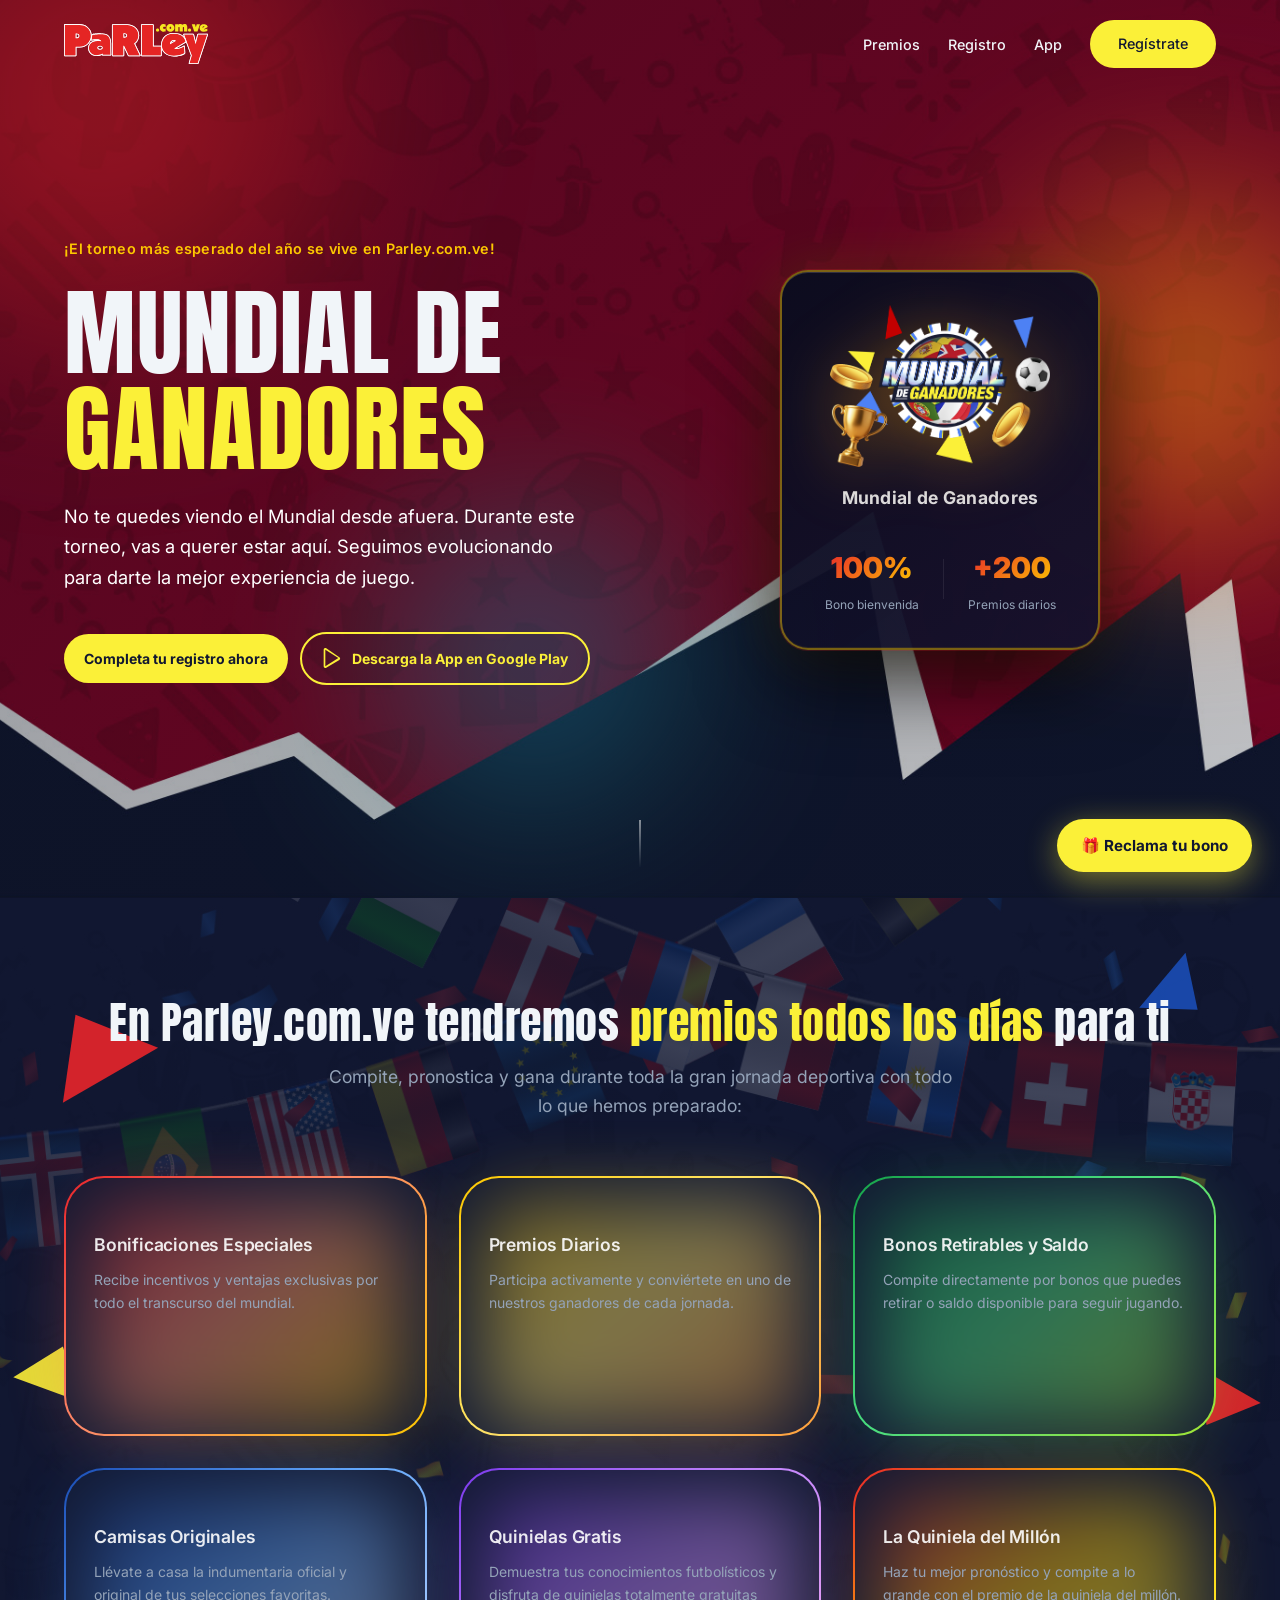
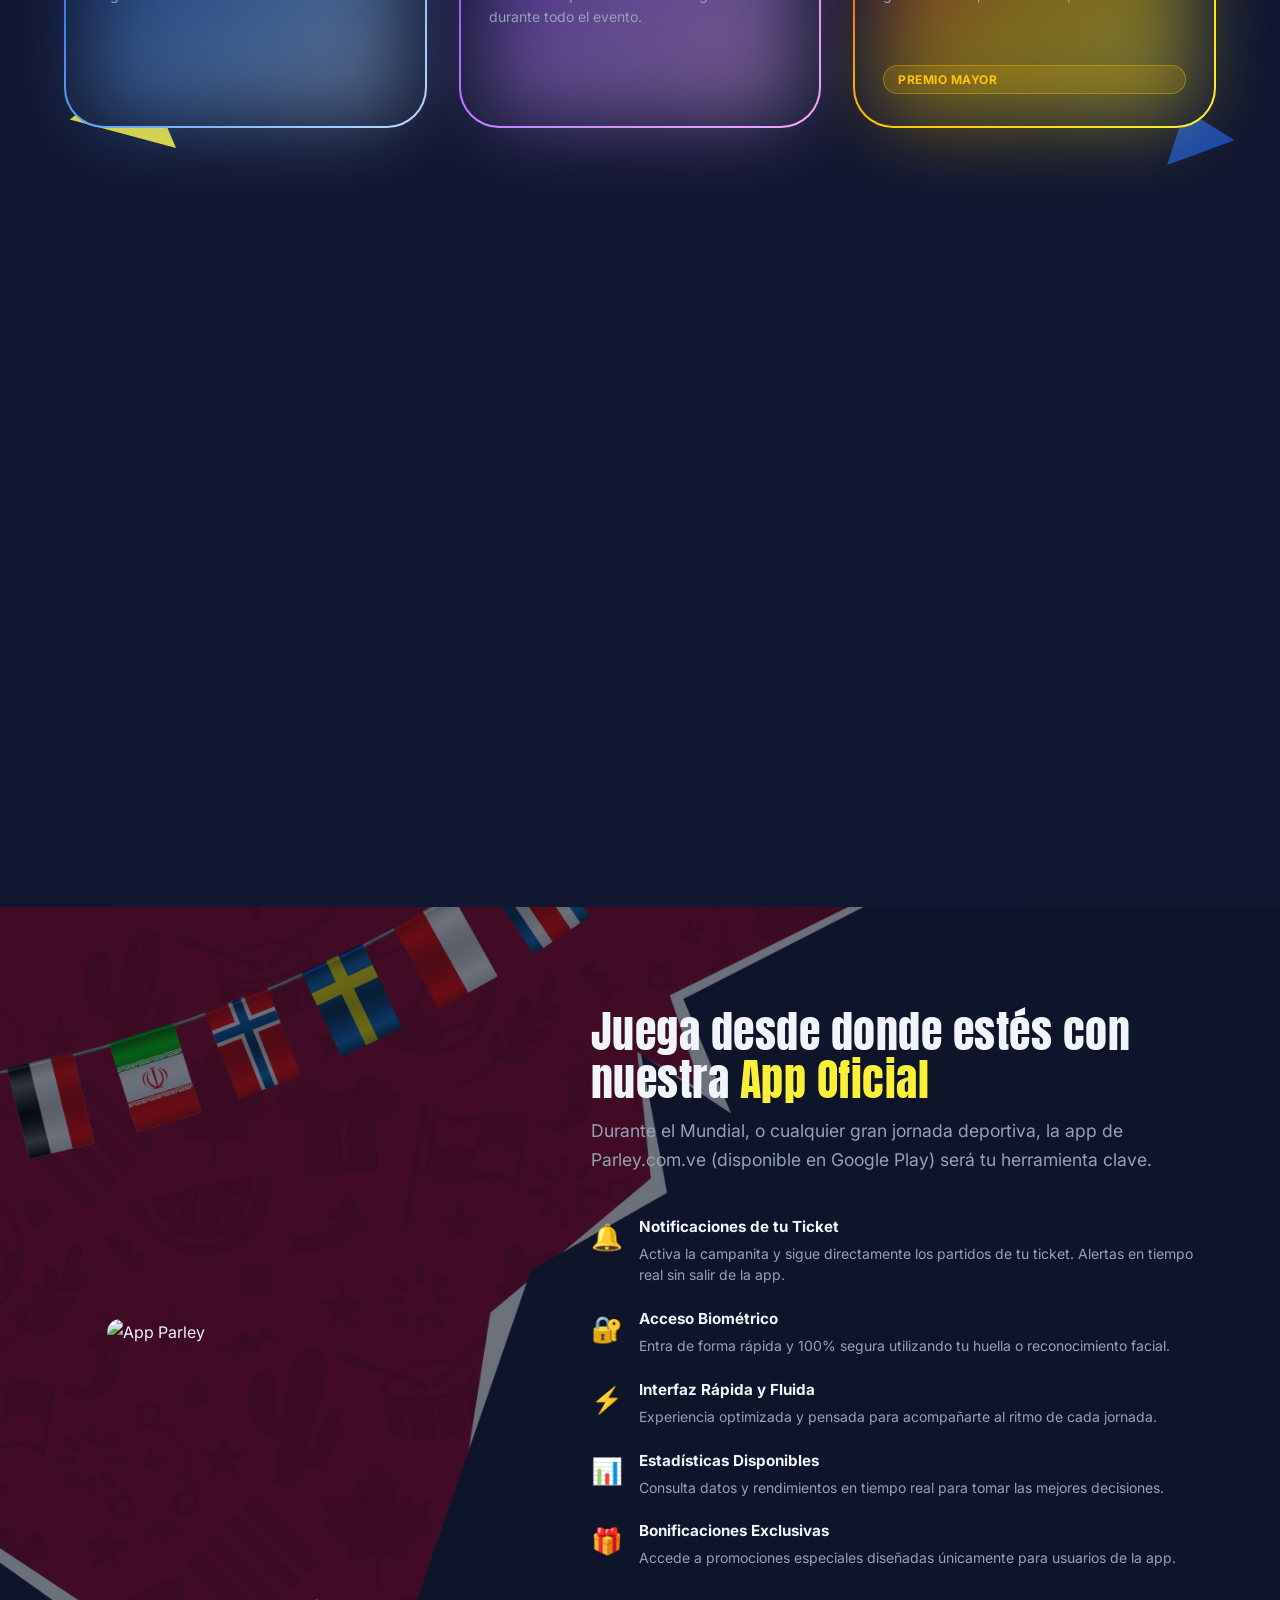
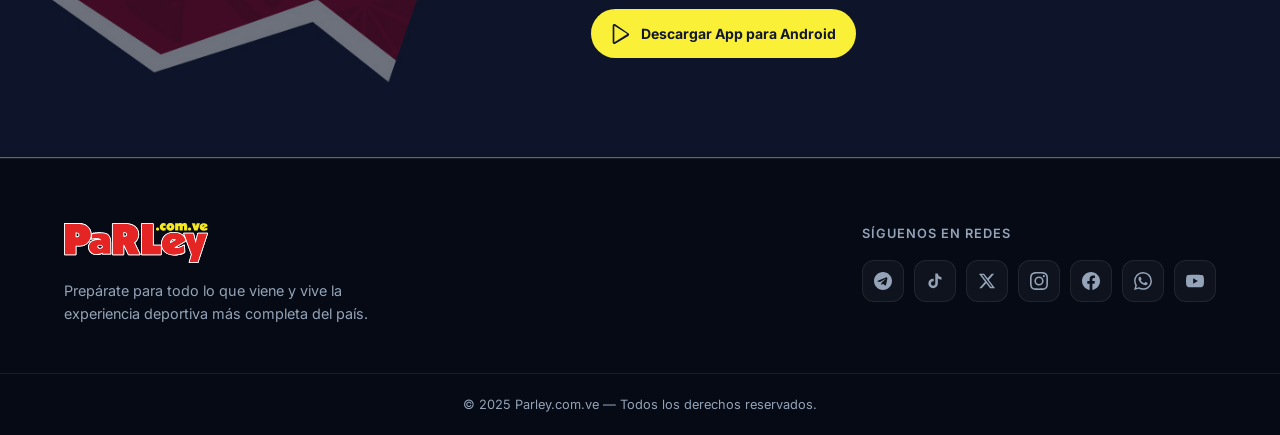
==== commit db99c52d: "feat: initialize homepage structure and styling with hero section and layout components" ====
--- a/screens/home/index.html
+++ b/screens/home/index.html
@@ -295,6 +295,11 @@
         </div>
     </footer>
 
+    <!-- Botón fixed -->
+    <a href="https://parley.la" class="btn-fixed" target="_blank" rel="noopener">
+        🎁 Reclama tu bono
+    </a>
+
     <script src="https://unpkg.com/lucide@latest/dist/umd/lucide.min.js"></script>
     <script src="https://cdn.jsdelivr.net/npm/fireworks-js@2.x/dist/index.umd.js"></script>
     <script src="./index.js"></script>
--- a/screens/home/index.css
+++ b/screens/home/index.css
@@ -1157,4 +1157,35 @@
     .social-links {
         justify-content: center;
     }
+}
+
+/* ============================================================
+   BOTÓN FIXED
+   ============================================================ */
+.btn-fixed {
+    position: fixed;
+    bottom: 28px;
+    right: 28px;
+    z-index: 999;
+    background: var(--cta);
+    color: var(--cta-text);
+    font-family: var(--font);
+    font-weight: 700;
+    font-size: 0.95rem;
+    padding: 14px 24px;
+    border-radius: 99px;
+    text-decoration: none;
+    box-shadow: 0 8px 32px rgba(251, 240, 56, 0.45);
+    animation: pulseFixed 2.5s ease-in-out infinite;
+    transition: transform 0.25s ease, box-shadow 0.25s ease;
+}
+
+.btn-fixed:hover {
+    transform: translateY(-4px) scale(1.04);
+    box-shadow: 0 16px 48px rgba(251, 240, 56, 0.6);
+}
+
+@keyframes pulseFixed {
+    0%, 100% { box-shadow: 0 8px 32px rgba(251, 240, 56, 0.45); }
+    50%       { box-shadow: 0 8px 48px rgba(251, 240, 56, 0.75); }
 }
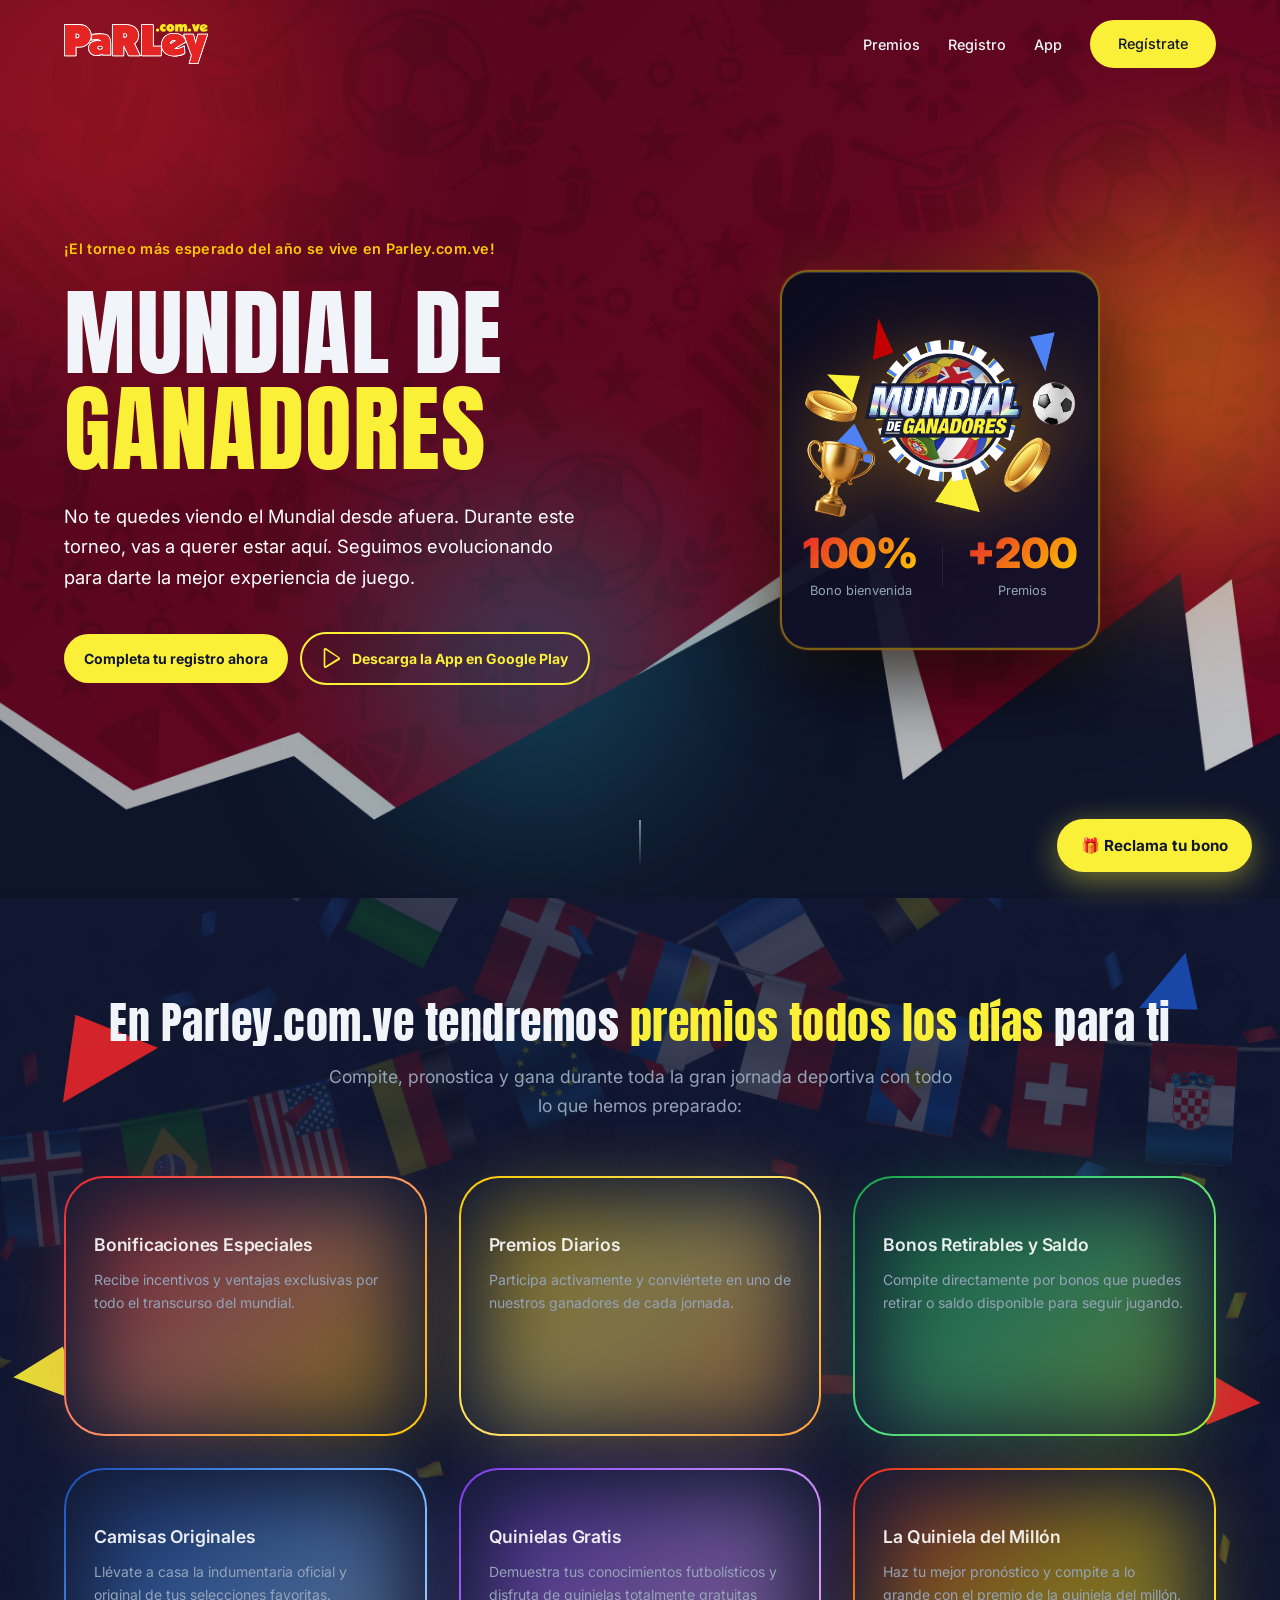
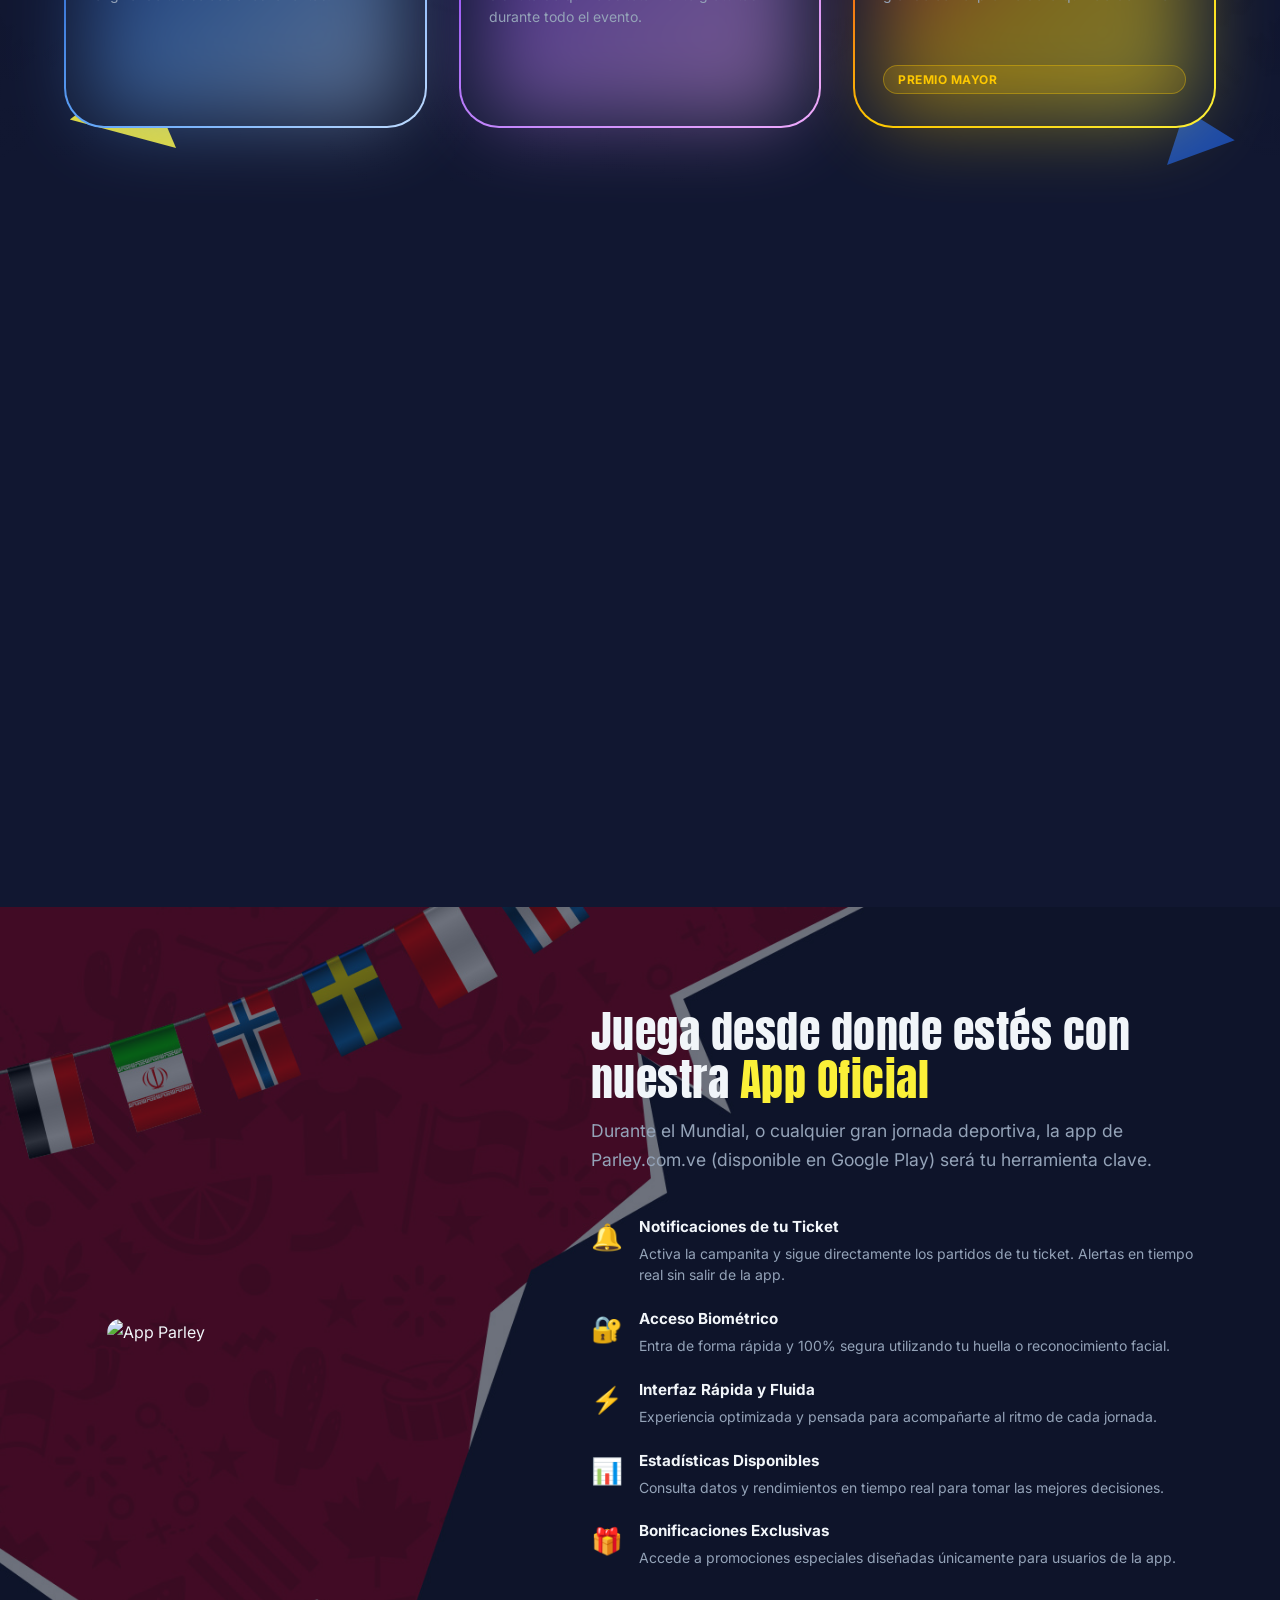
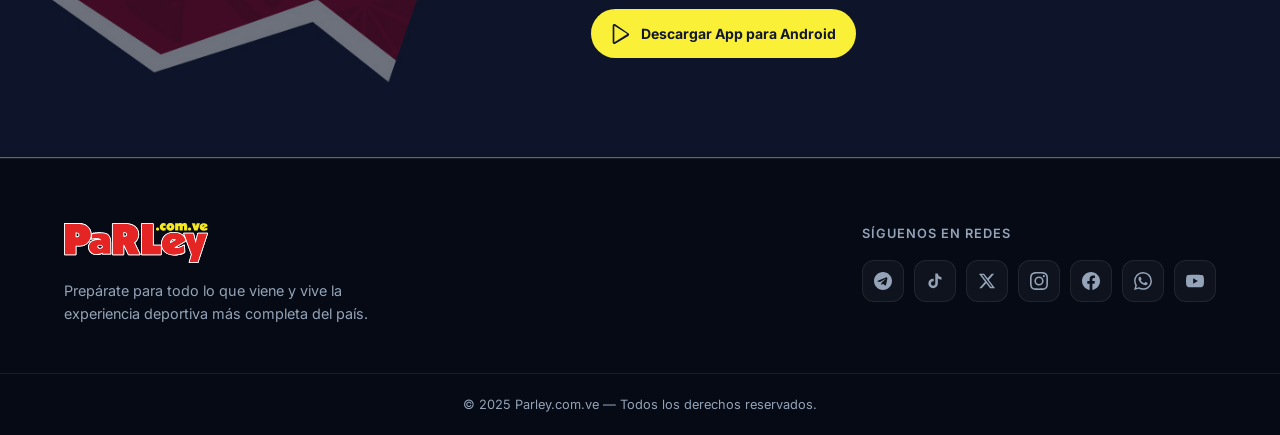
==== commit ff39ae04: "feat: initialize home screen with structure and styling" ====
--- a/screens/home/index.html
+++ b/screens/home/index.html
@@ -63,7 +63,6 @@
                     <div class="trophy-inner">
                         <img src="../../assets/logo/logo mundial de ganadores y elementos.png"
                             alt="Mundial de Ganadores" class="trophy-logo">
-                        <p class="trophy-label">Mundial de Ganadores</p>
                         <div class="trophy-stats">
                             <div class="stat">
                                 <span class="stat-num">100%</span>
@@ -72,7 +71,7 @@
                             <div class="stat-divider"></div>
                             <div class="stat">
                                 <span class="stat-num">+200</span>
-                                <span class="stat-text">Premios diarios</span>
+                                <span class="stat-text">Premios</span>
                             </div>
                         </div>
                     </div>
--- a/screens/home/index.css
+++ b/screens/home/index.css
@@ -54,6 +54,7 @@
     background-color: var(--bg);
     color: var(--text);
     overflow-x: hidden;
+    max-width: 100vw;
     line-height: 1.65;
 }
 
@@ -303,7 +304,7 @@
     display: flex;
     align-items: center;
     padding: 80px 0 60px;
-    overflow: visible;
+    overflow: hidden;
     margin-bottom: -2px;
     background: url('../../assets/backgrounds/para hero fondo 2.jpg') center center / cover no-repeat;
 }
@@ -432,13 +433,14 @@
 
 .trophy-logo {
     width: 100%;
-    max-width: 220px;
+    max-width: 270px;
     margin: 0 auto 16px;
     object-fit: contain;
     filter: drop-shadow(0 8px 32px rgba(245, 158, 11, 0.4));
 }
 
 .trophy-label {
+    display: none;
     font-weight: 700;
     font-size: 1.1rem;
     margin-bottom: 32px;
@@ -450,6 +452,7 @@
     display: flex;
     gap: 24px;
     align-items: center;
+    margin-top: 12px;
 }
 
 .stat {
@@ -459,8 +462,9 @@
 }
 
 .stat-num {
-    font-size: 1.8rem;
+    font-size: 2.6rem;
     font-weight: 900;
+    line-height: 1;
     background: linear-gradient(135deg, var(--red), var(--gold));
     -webkit-background-clip: text;
     -webkit-text-fill-color: transparent;
@@ -468,10 +472,10 @@
 }
 
 .stat-text {
-    font-size: 0.75rem;
+    font-size: 0.8rem;
     color: var(--text-muted);
     text-align: center;
-    margin-top: 4px;
+    margin-top: 6px;
 }
 
 .stat-divider {
@@ -1094,6 +1098,8 @@
 /* ============================================================
    RESPONSIVE
    ============================================================ */
+
+/* — Tablet landscape — */
 @media (max-width: 960px) {
     .benefits-grid {
         grid-template-columns: repeat(2, 1fr);
@@ -1102,44 +1108,106 @@
     .registro-grid,
     .app-grid {
         grid-template-columns: 1fr;
-        gap: 48px;
+        gap: 40px;
     }
 
     .app-mockup {
         order: -1;
     }
-}
-
+
+    .hero-inner {
+        gap: 32px;
+    }
+
+    .trophy-card {
+        width: 280px;
+        height: auto;
+        min-height: 300px;
+    }
+}
+
+/* — Tablet portrait / mobile grande — */
 @media (max-width: 768px) {
+    /* Nav: oculta links de texto, deja solo el botón */
+    .nav-links li:not(:last-child) {
+        display: none;
+    }
+
+    /* Hero */
+    .hero {
+        padding: 100px 0 60px;
+    }
+
     .hero-inner {
         flex-direction: column;
         text-align: center;
-        padding-top: 60px;
+        gap: 40px;
+    }
+
+    .hero-content {
+        max-width: 100%;
     }
 
     .hero-cta {
         justify-content: center;
         flex-wrap: wrap;
+        gap: 12px;
     }
 
     .hero-subtitle {
         margin-left: auto;
         margin-right: auto;
+        font-size: 1rem;
+    }
+
+    /* Trophy card */
+    .hero-visual {
+        width: 100%;
+        max-width: 100%;
+        justify-content: center;
+        overflow: hidden;
+    }
+
+    .fw-canvas {
+        display: none;
     }
 
     .trophy-card {
-        width: 280px;
-        height: 320px;
-    }
-
+        width: min(300px, 85vw);
+        height: auto;
+        min-height: 0;
+    }
+
+    .trophy-inner {
+        padding: 24px 20px;
+    }
+
+    .trophy-logo {
+        max-width: 200px;
+        margin-bottom: 12px;
+    }
+
+    .stat-num {
+        font-size: 2rem;
+    }
+
+    /* Benefits */
     .benefits-grid {
         grid-template-columns: 1fr;
     }
 
+    /* Registro */
     .bono-amount {
         font-size: 5rem;
     }
 
+    /* App */
+    .app-gif {
+        width: 100%;
+        max-width: 320px;
+    }
+
+    /* Footer */
     .footer-inner {
         flex-direction: column;
         align-items: center;
@@ -1156,6 +1224,54 @@
 
     .social-links {
         justify-content: center;
+        flex-wrap: wrap;
+    }
+
+    /* Botón fixed: centrado */
+    .btn-fixed {
+        left: 50%;
+        right: auto;
+        transform: translateX(-50%);
+        bottom: 20px;
+        font-size: 0.9rem;
+        padding: 12px 20px;
+        white-space: nowrap;
+    }
+
+    .btn-fixed:hover {
+        transform: translateX(-50%) translateY(-4px) scale(1.04);
+    }
+}
+
+/* — Mobile pequeño — */
+@media (max-width: 420px) {
+    .hero-title {
+        font-size: clamp(2.4rem, 12vw, 3.5rem);
+    }
+
+    .btn-large {
+        font-size: 0.82rem;
+        padding: 11px 16px;
+    }
+
+    .section-title {
+        font-size: clamp(1.5rem, 7vw, 2rem);
+    }
+
+    .benefit-card {
+        padding: 24px 20px;
+    }
+
+    .trophy-card {
+        width: 90vw;
+    }
+
+    .bono-card {
+        padding: 32px 20px;
+    }
+
+    .bono-amount {
+        font-size: 4rem;
     }
 }
 
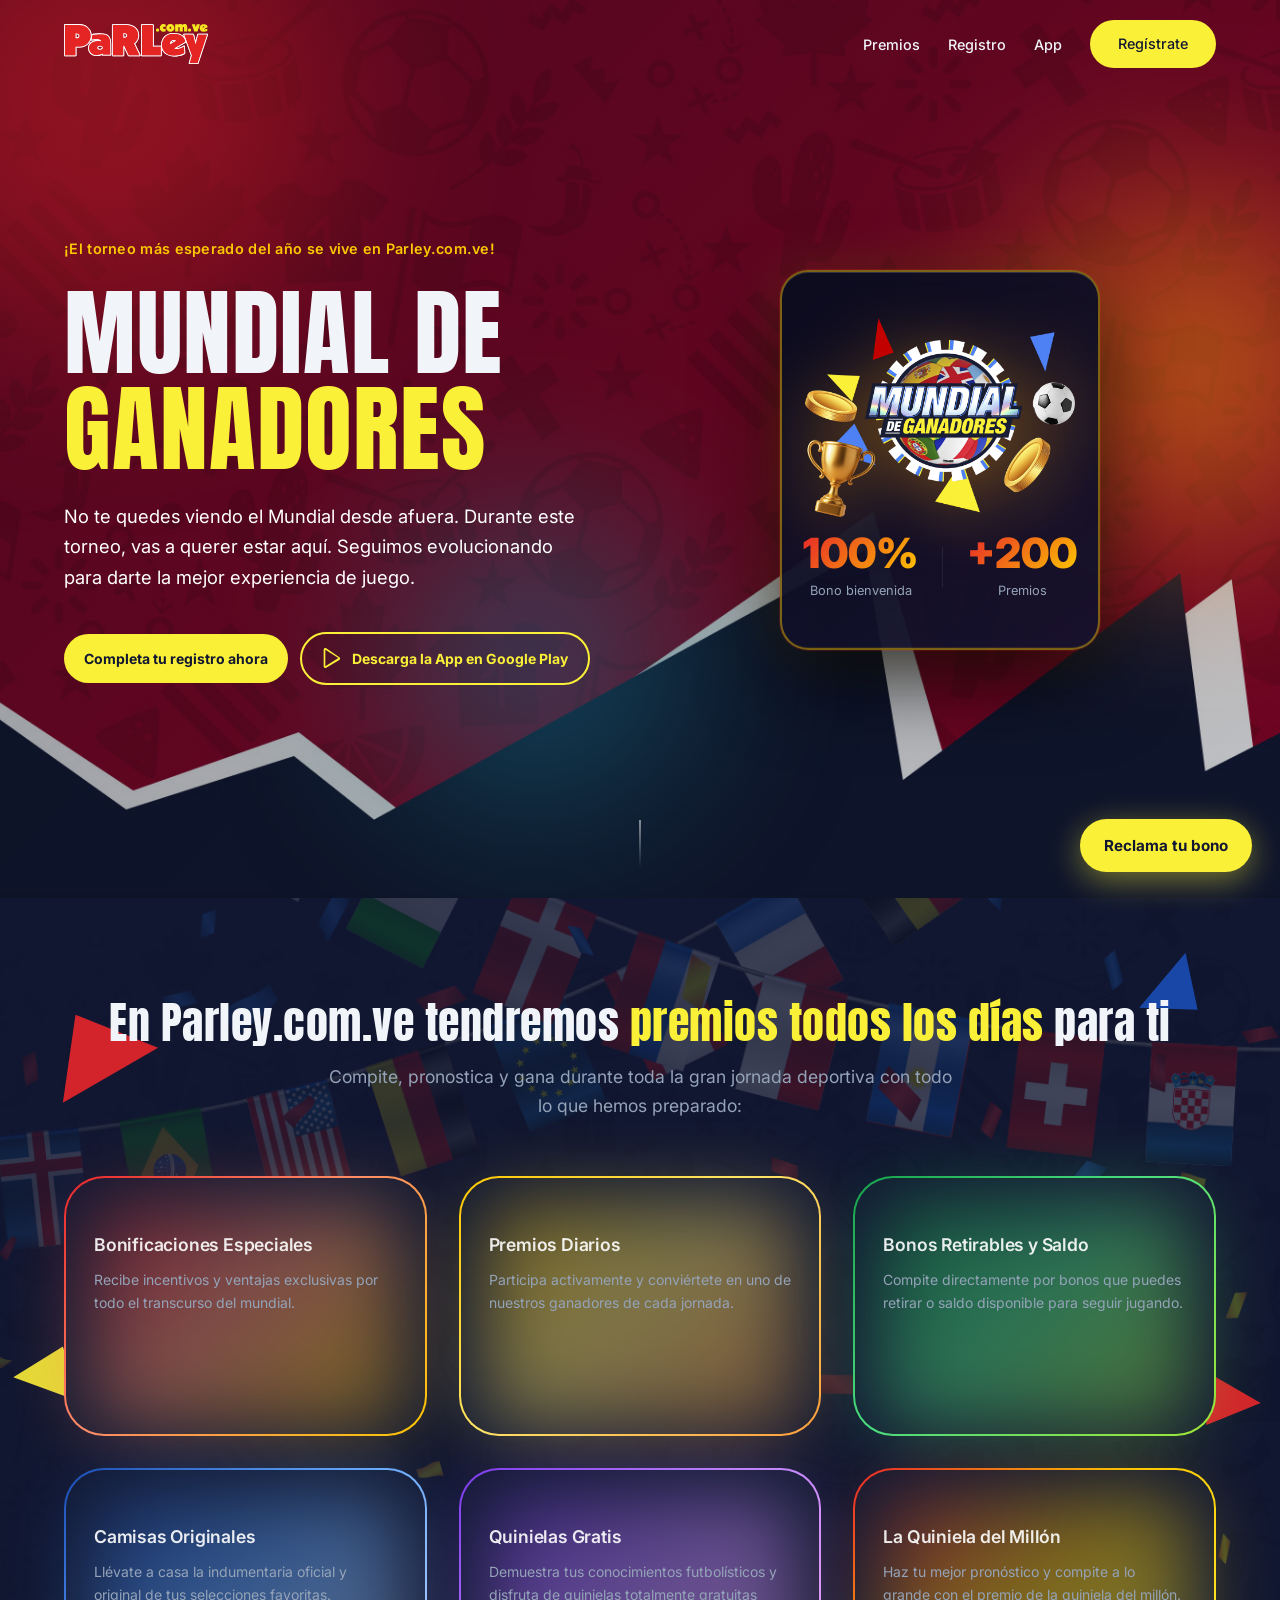
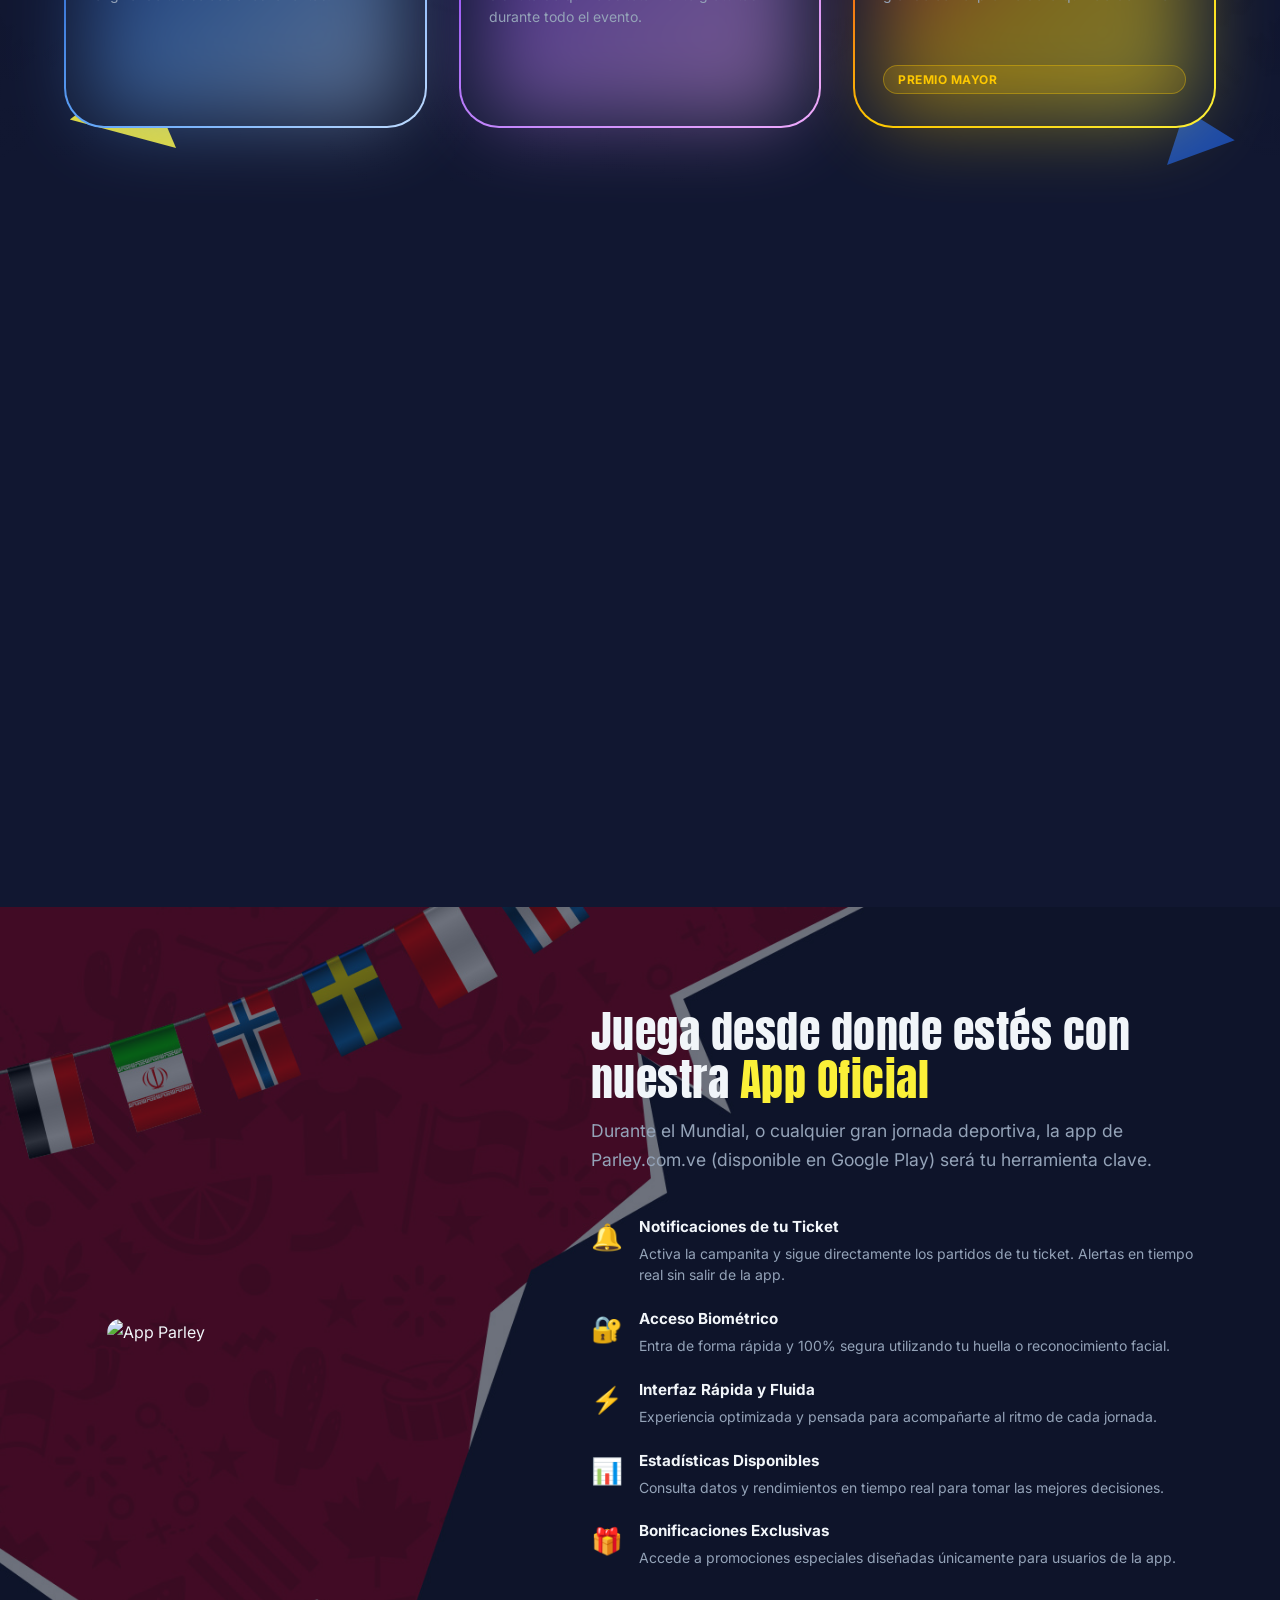
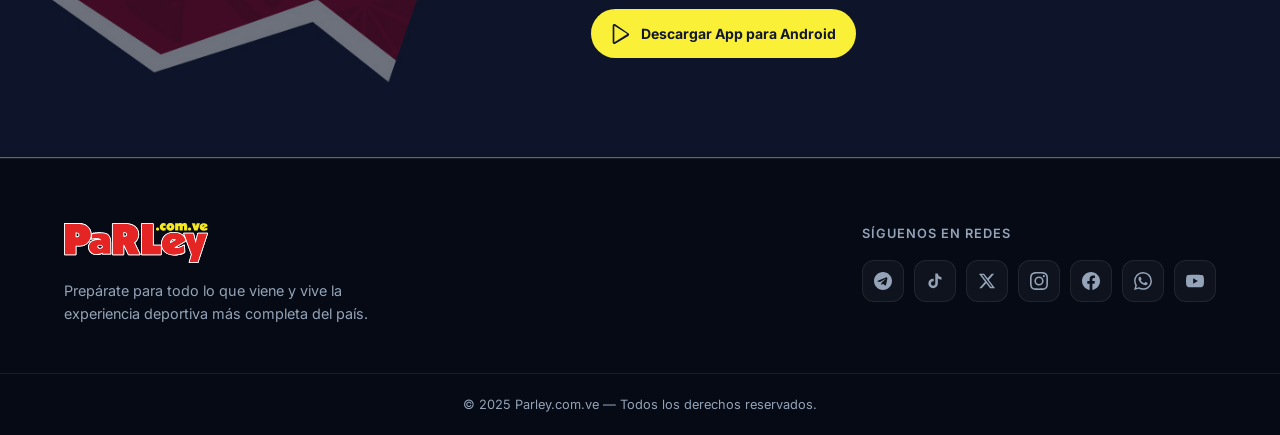
==== commit 511d6ac4: "feat: initialize home page structure with layout styles, hero section, and responsive components" ====
--- a/screens/home/index.html
+++ b/screens/home/index.html
@@ -296,7 +296,7 @@
 
     <!-- Botón fixed -->
     <a href="https://parley.la" class="btn-fixed" target="_blank" rel="noopener">
-        🎁 Reclama tu bono
+        Reclama tu bono
     </a>
 
     <script src="https://unpkg.com/lucide@latest/dist/umd/lucide.min.js"></script>
--- a/screens/home/index.css
+++ b/screens/home/index.css
@@ -1232,10 +1232,11 @@
         left: 50%;
         right: auto;
         transform: translateX(-50%);
-        bottom: 20px;
-        font-size: 0.9rem;
-        padding: 12px 20px;
+        bottom: 16px;
+        font-size: 0.95rem;
+        padding: 13px 28px;
         white-space: nowrap;
+        width: max-content;
     }
 
     .btn-fixed:hover {
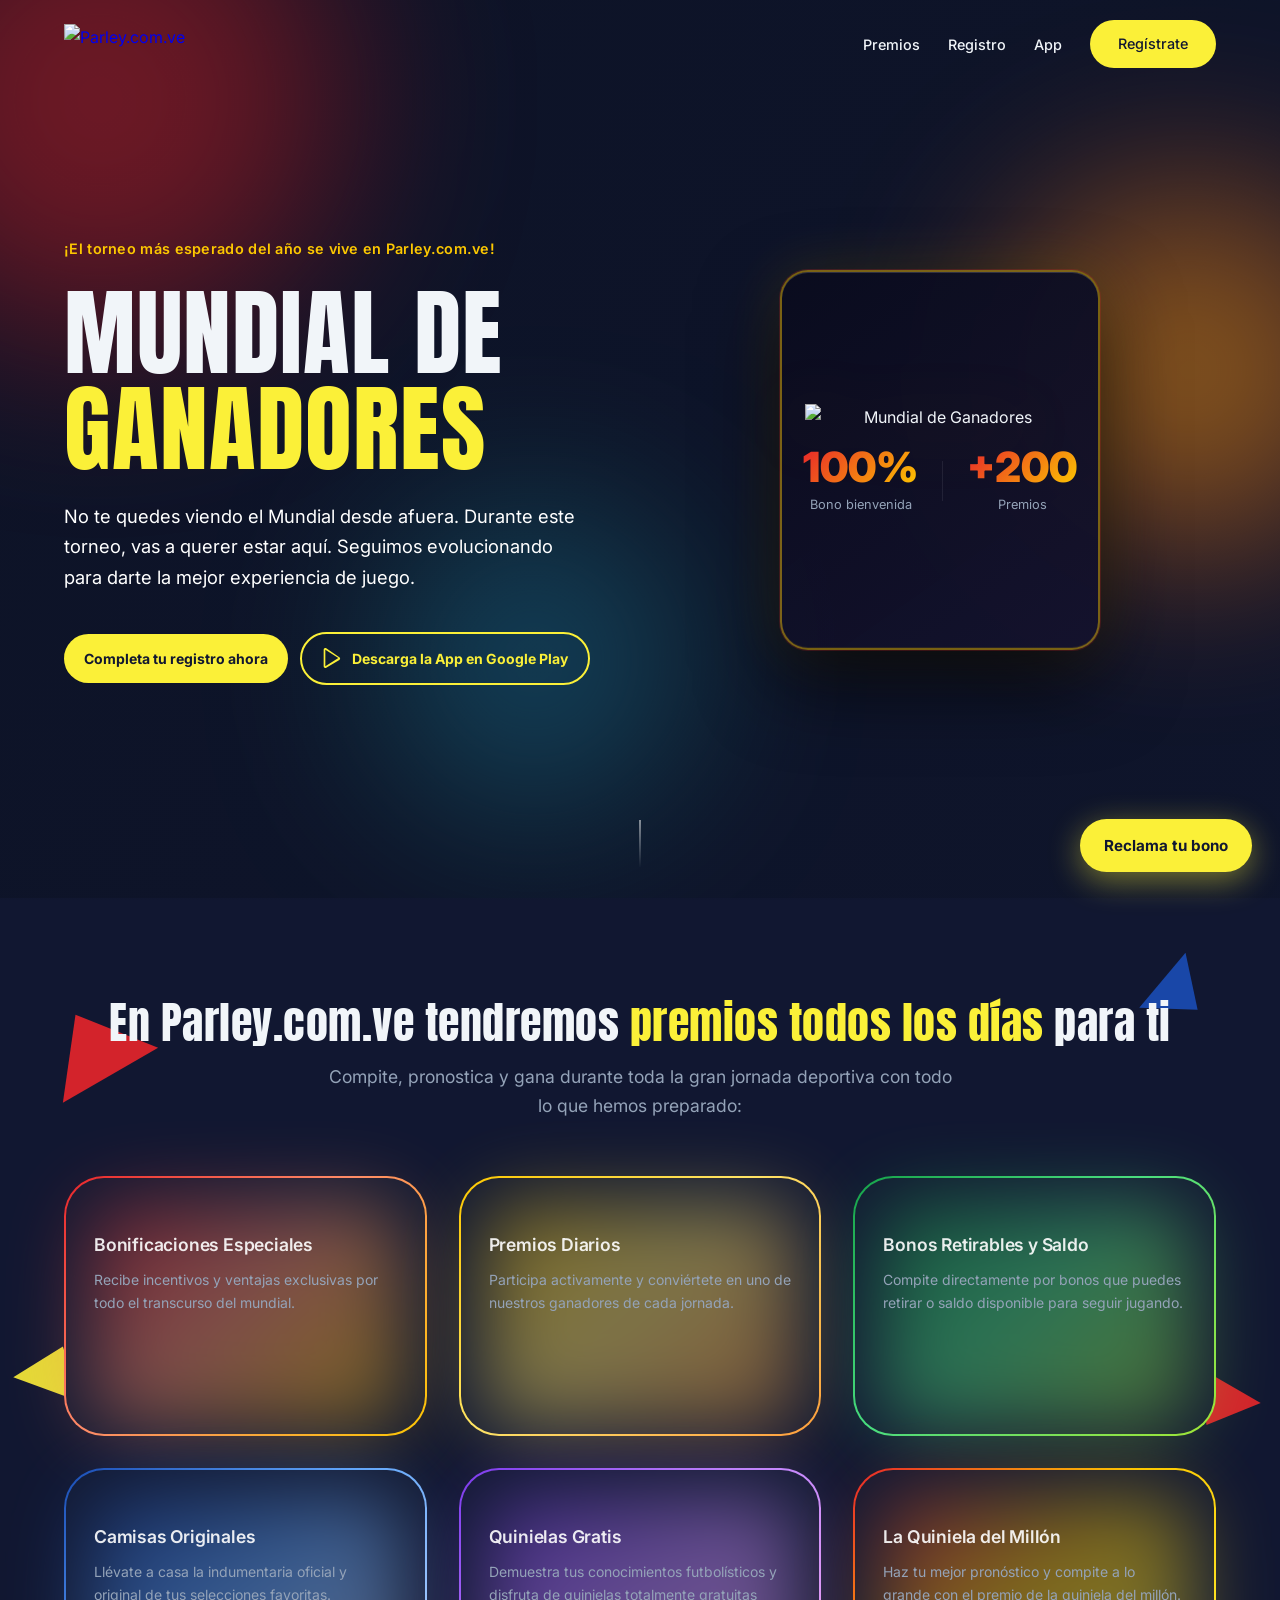
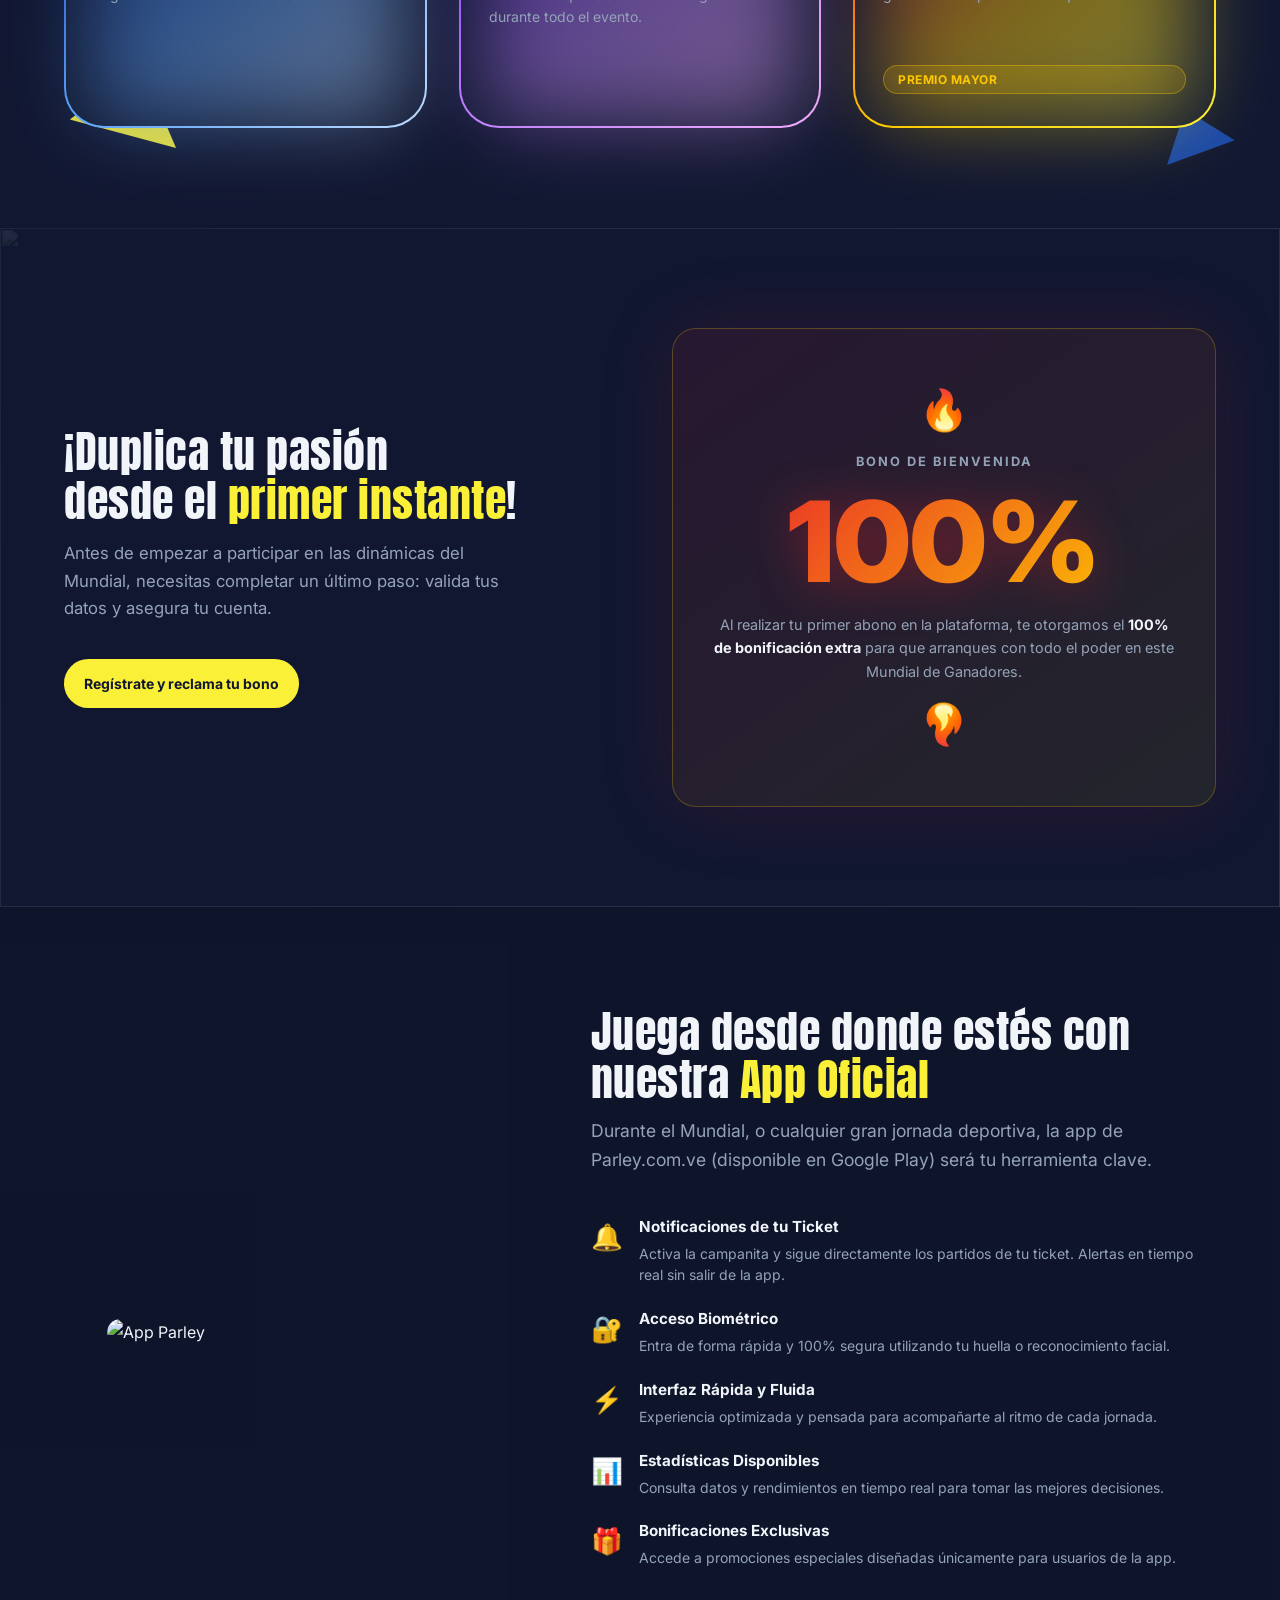
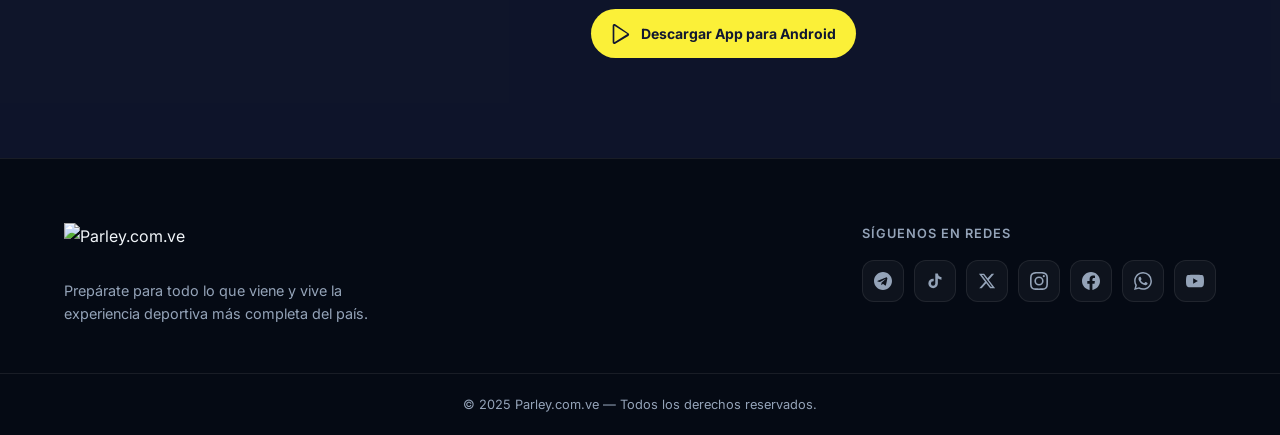
==== commit 3eb72abc: "feat: create home page skeleton with CSS styling and welcome bonus assets" ====
--- a/screens/home/index.html
+++ b/screens/home/index.html
@@ -20,7 +20,7 @@
     <header class="header" id="header">
         <nav class="nav container">
             <a href="#hero" class="logo">
-                <img src="../../assets/logo/logo parley.svg" alt="Parley.com.ve" class="logo-img">
+                <img src="https://imagedelivery.net/JbZV-s9lWe345kCaod3GZg/logo-parley_20260616225012.png/public" alt="Parley.com.ve" class="logo-img">
             </a>
             <ul class="nav-links">
                 <li><a href="#beneficios">Premios</a></li>
@@ -61,7 +61,7 @@
                 <div class="fw-canvas" id="fw-canvas"></div>
                 <div class="trophy-card">
                     <div class="trophy-inner">
-                        <img src="../../assets/logo/logo mundial de ganadores y elementos.png"
+                        <img src="https://imagedelivery.net/JbZV-s9lWe345kCaod3GZg/logo-mundial-de-ganadores-y-elementos_20260616221705.png/public"
                             alt="Mundial de Ganadores" class="trophy-logo">
                         <div class="trophy-stats">
                             <div class="stat">
@@ -144,9 +144,8 @@
 
     <!-- ========== REGISTRO Y BONO ========== -->
     <section class="registro" id="registro">
-        <video class="registro-video-bg" autoplay muted loop playsinline>
-            <source src="../../assets/backgrounds/video seccion bono de bienvenida.mp4" type="video/mp4">
-        </video>
+        <img src="https://imagedelivery.net/JbZV-s9lWe345kCaod3GZg/video-seccion-bono-de-bienvenida_20260616225234.gif/public"
+            alt="" class="registro-video-bg" aria-hidden="true">
         <div class="container">
             <div class="registro-grid">
                 <div class="registro-content">
@@ -175,7 +174,8 @@
         <div class="container">
             <div class="app-grid">
                 <div class="app-mockup">
-                    <img src="../../assets/elements/para-gif-pagina-web.gif" alt="App Parley" class="app-gif">
+                    <img src="https://imagedelivery.net/JbZV-s9lWe345kCaod3GZg/para-gif-pagina-web_20260616225234.gif/public"
+                        alt="App Parley" class="app-gif">
                 </div>
                 <div class="app-content">
                     <h2 class="section-title">Juega desde donde estés con nuestra <span class="text-gradient">App
@@ -237,7 +237,7 @@
     <footer class="footer">
         <div class="container footer-inner">
             <div class="footer-brand">
-                <img src="../../assets/logo/logo parley.svg" alt="Parley.com.ve" class="footer-logo">
+                <img src="https://imagedelivery.net/JbZV-s9lWe345kCaod3GZg/logo-parley_20260616225012.png/public" alt="Parley.com.ve" class="footer-logo">
                 <p>Prepárate para todo lo que viene y vive la experiencia deportiva más completa del país.</p>
             </div>
             <div class="footer-social">
--- a/screens/home/index.css
+++ b/screens/home/index.css
@@ -306,7 +306,7 @@
     padding: 80px 0 60px;
     overflow: hidden;
     margin-bottom: -2px;
-    background: url('../../assets/backgrounds/para hero fondo 2.jpg') center center / cover no-repeat;
+    background: url('https://imagedelivery.net/JbZV-s9lWe345kCaod3GZg/para-hero-fondo-2_20260616190718.jpg/public') center center / cover no-repeat;
 }
 
 .hero::before {
@@ -521,7 +521,7 @@
 .benefits {
     padding: 100px 0;
     position: relative;
-    background: url('../../assets/backgrounds/background para seccion de premios.jpg') center center / cover no-repeat;
+    background: url('https://imagedelivery.net/JbZV-s9lWe345kCaod3GZg/background-para-seccion-de-premios_20260616190718.jpg/public') center center / cover no-repeat;
 }
 
 .benefits::before {
@@ -828,7 +828,7 @@
    ============================================================ */
 .app-section {
     padding: 100px 0;
-    background: url('../../assets/backgrounds/background para seccion de app.jpg') center center / cover no-repeat;
+    background: url('https://imagedelivery.net/JbZV-s9lWe345kCaod3GZg/background-para-seccion-de-app_20260616190719.jpg/public') center center / cover no-repeat;
     position: relative;
     overflow: hidden;
 }
@@ -1128,6 +1128,7 @@
 
 /* — Tablet portrait / mobile grande — */
 @media (max-width: 768px) {
+
     /* Nav: oculta links de texto, deja solo el botón */
     .nav-links li:not(:last-child) {
         display: none;
@@ -1303,6 +1304,13 @@
 }
 
 @keyframes pulseFixed {
-    0%, 100% { box-shadow: 0 8px 32px rgba(251, 240, 56, 0.45); }
-    50%       { box-shadow: 0 8px 48px rgba(251, 240, 56, 0.75); }
+
+    0%,
+    100% {
+        box-shadow: 0 8px 32px rgba(251, 240, 56, 0.45);
+    }
+
+    50% {
+        box-shadow: 0 8px 48px rgba(251, 240, 56, 0.75);
+    }
 }
